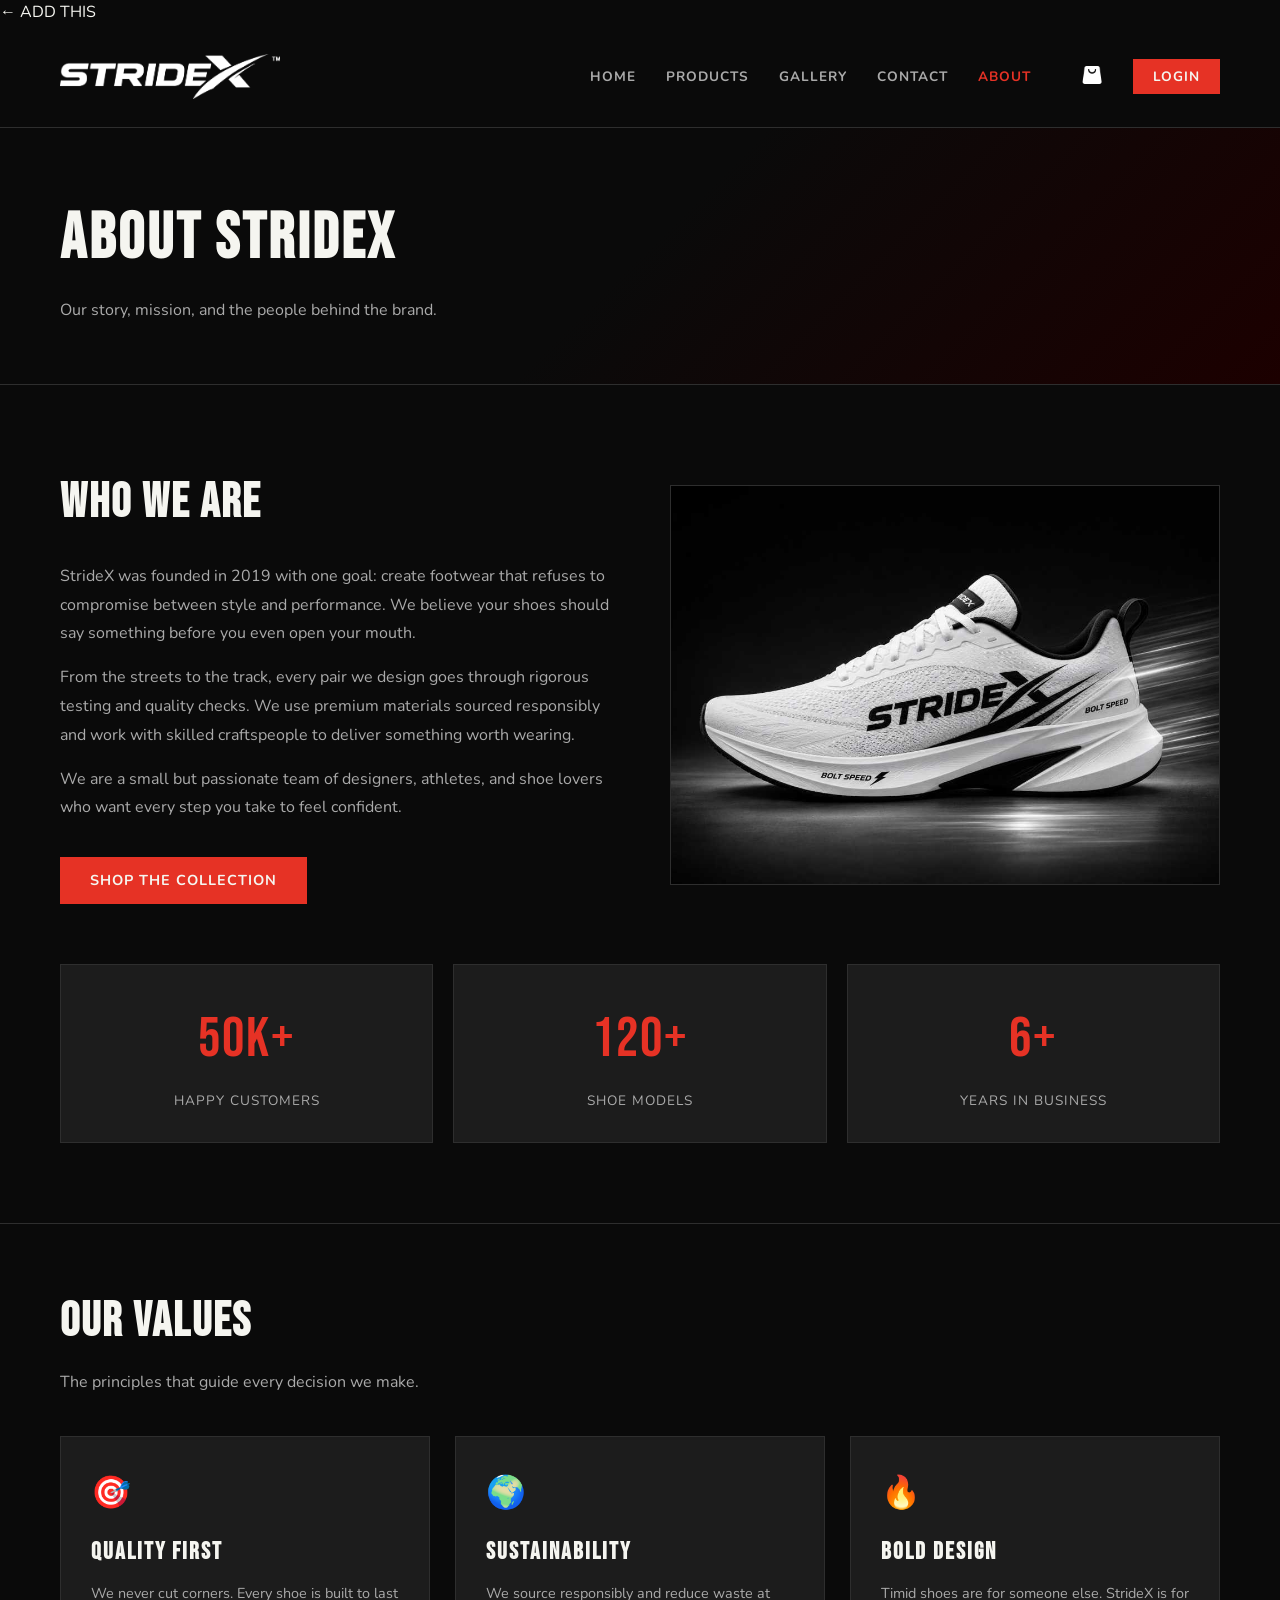
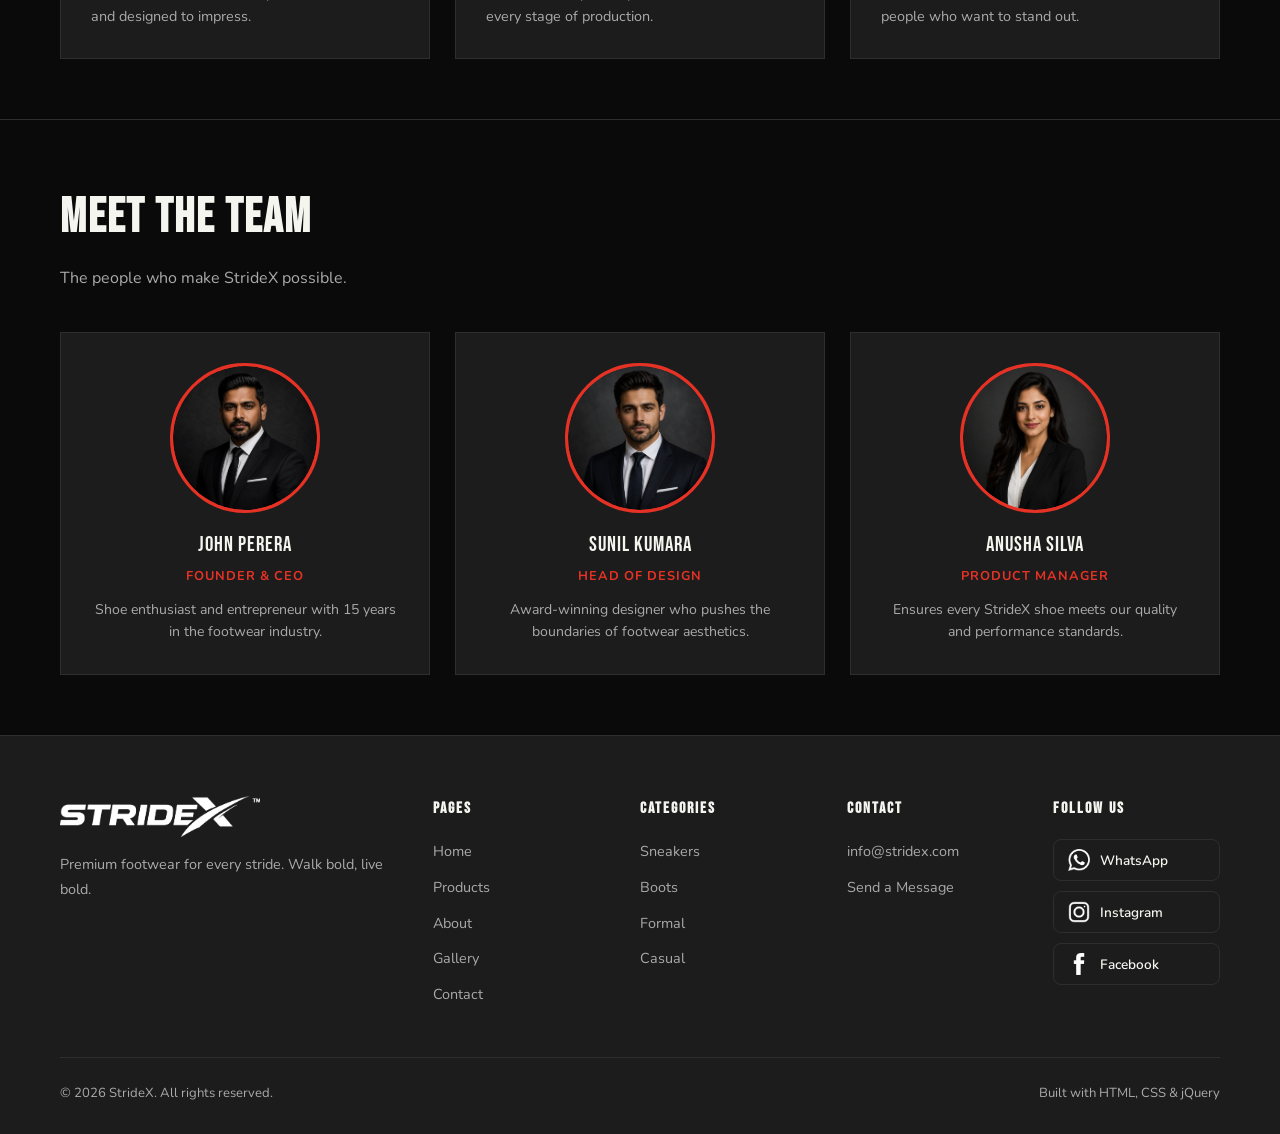
==== about.html @ 2918aee3 "tt" ====
<!DOCTYPE html>
<html lang="en">
<head>
  <meta charset="UTF-8" />
  <meta name="viewport" content="width=device-width, initial-scale=1.0" />
  <title>About – StrideX</title>
  <link rel="stylesheet" href="css/style.css" />
<link rel="stylesheet" href="css/style.css" />
  <link rel="icon" type="image/png" href="Images/Logo/stridex logo x.png" />  ← ADD THIS
</head>
<body>

  <!-- NAVBAR -->
  <nav class="navbar">
    <div class="container">
      <a href="index.html" class="logo">
        <img src="Images/Logo/stridex logo.png" alt="StrideX" />
      </a>
      <ul class="nav-links" id="nav-links">
        <li><a href="index.html">Home</a></li>
  <li><a href="products.html">Products</a></li>
  <li><a href="gallery.html">Gallery</a></li>
  <li><a href="contact.html">Contact</a></li>
  <li><a href="about.html" class="active">About</a></li>
        <li>
          <button class="cart-btn" onclick="toggleCart()">
            <img src="Images/Icons/shoppingbag.png" class="cart-icon">
            <span id="cart-count">0</span>
          </button>
        </li>
        <li>
          <a href="login.html" class="nav-login-btn">Login</a>
        </li>
        <button class="hamburger" id="hamburger" aria-label="Open menu">
          <span></span><span></span><span></span>
        </button>
      </ul>
    </div>
  </nav>

  <!-- PAGE BANNER -->
  <div class="page-banner">
    <div class="container">
      <h1>About StrideX</h1>
      <p>Our story, mission, and the people behind the brand.</p>
    </div>
  </div>

  <!-- ABOUT SECTION -->
  <section class="about-section">
    <div class="container">
      <div class="about-grid">
        <div class="about-text">
          <h2>Who We Are</h2>
          <p>StrideX was founded in 2019 with one goal: create footwear that refuses to compromise between style and performance. We believe your shoes should say something before you even open your mouth.</p>
          <p>From the streets to the track, every pair we design goes through rigorous testing and quality checks. We use premium materials sourced responsibly and work with skilled craftspeople to deliver something worth wearing.</p>
          <p>We are a small but passionate team of designers, athletes, and shoe lovers who want every step you take to feel confident.</p>
          <a href="products.html" class="btn btn-red" style="margin-top:20px;">Shop the Collection</a>
        </div>
        <div class="about-image-box">
          <img src="Images/Shoes/Sneaker/airstrike3.jpg" alt="StrideX Shoe" style="width:100%;height:100%;object-fit:cover;" />
        </div>
      </div>
      <div class="stats-row">
        <div class="stat-box">
          <div class="stat-number">50K+</div>
          <div class="stat-label">Happy Customers</div>
        </div>
        <div class="stat-box">
          <div class="stat-number">120+</div>
          <div class="stat-label">Shoe Models</div>
        </div>
        <div class="stat-box">
          <div class="stat-number">6+</div>
          <div class="stat-label">Years in Business</div>
        </div>
      </div>
    </div>
  </section>

  <!-- OUR VALUES -->
  <section style="padding:60px 0;border-top:1px solid #2e2e2e;">
    <div class="container">
      <h2 class="section-title">Our Values</h2>
      <p class="section-subtitle">The principles that guide every decision we make.</p>
      <div style="display:grid;grid-template-columns:repeat(3,1fr);gap:25px;">
        <div style="background:#1c1c1c;border:1px solid #2e2e2e;padding:30px;">
          <div style="font-size:2rem;margin-bottom:15px;">🎯</div>
          <h3 style="font-family:'Bebas Neue',sans-serif;font-size:1.5rem;letter-spacing:2px;margin-bottom:10px;">Quality First</h3>
          <p style="color:#aaa;font-size:0.9rem;">We never cut corners. Every shoe is built to last and designed to impress.</p>
        </div>
        <div style="background:#1c1c1c;border:1px solid #2e2e2e;padding:30px;">
          <div style="font-size:2rem;margin-bottom:15px;">🌍</div>
          <h3 style="font-family:'Bebas Neue',sans-serif;font-size:1.5rem;letter-spacing:2px;margin-bottom:10px;">Sustainability</h3>
          <p style="color:#aaa;font-size:0.9rem;">We source responsibly and reduce waste at every stage of production.</p>
        </div>
        <div style="background:#1c1c1c;border:1px solid #2e2e2e;padding:30px;">
          <div style="font-size:2rem;margin-bottom:15px;">🔥</div>
          <h3 style="font-family:'Bebas Neue',sans-serif;font-size:1.5rem;letter-spacing:2px;margin-bottom:10px;">Bold Design</h3>
          <p style="color:#aaa;font-size:0.9rem;">Timid shoes are for someone else. StrideX is for people who want to stand out.</p>
        </div>
      </div>
    </div>
  </section>

  <!-- TEAM SECTION -->
  <section class="team-section">
    <div class="container">
      <h2 class="section-title">Meet the Team</h2>
      <p class="section-subtitle">The people who make StrideX possible.</p>
      <div class="team-grid">
        <div class="team-card">
          <div class="team-avatar">
            <img src="Images/Profile/1.jpg" alt="John Perera" style="width:100%;height:100%;object-fit:cover;border-radius:50%;" />
          </div>
          <div class="team-name">John Perera</div>
          <div class="team-role">Founder & CEO</div>
          <p style="color:#aaa;font-size:0.88rem;margin-top:12px;">Shoe enthusiast and entrepreneur with 15 years in the footwear industry.</p>
        </div>
        <div class="team-card">
          <div class="team-avatar">
            <img src="Images/Profile/2.jpg" alt="Sunil Kumara" style="width:100%;height:100%;object-fit:cover;border-radius:50%;" />
          </div>
          <div class="team-name">Sunil Kumara</div>
          <div class="team-role">Head of Design</div>
          <p style="color:#aaa;font-size:0.88rem;margin-top:12px;">Award-winning designer who pushes the boundaries of footwear aesthetics.</p>
        </div>
        <div class="team-card">
          <div class="team-avatar">
            <img src="Images/Profile/3.jpg" alt="Anusha Silva" style="width:100%;height:100%;object-fit:cover;border-radius:50%;" />
          </div>
          <div class="team-name">Anusha Silva</div>
          <div class="team-role">Product Manager</div>
          <p style="color:#aaa;font-size:0.88rem;margin-top:12px;">Ensures every StrideX shoe meets our quality and performance standards.</p>
        </div>
      </div>
    </div>
  </section>

  <!-- FOOTER -->
  <footer class="footer">
    <div class="container">
      <div class="footer-grid">
        <div class="footer-brand">
          <img src="Images/Logo/stridex logo.png" alt="StrideX" style="width:200px;height:auto;object-fit:contain;display:block;margin:0 0 15px;" />
          <p>Premium footwear for every stride. Walk bold, live bold.</p>
        </div>
        <div class="footer-col">
          <h4>Pages</h4>
          <ul>
            <li><a href="index.html">Home</a></li>
            <li><a href="products.html">Products</a></li>
            <li><a href="about.html">About</a></li>
            <li><a href="gallery.html">Gallery</a></li>
            <li><a href="contact.html">Contact</a></li>
          </ul>
        </div>
        <div class="footer-col">
          <h4>Categories</h4>
          <ul>
            <li><a href="products.html">Sneakers</a></li>
            <li><a href="products.html">Boots</a></li>
            <li><a href="products.html">Formal</a></li>
            <li><a href="products.html">Casual</a></li>
          </ul>
        </div>
        <div class="footer-col">
          <h4>Contact</h4>
          <ul>
            <li><a href="mailto:info@stridex.com">info@stridex.com</a></li>
            <li><a href="contact.html">Send a Message</a></li>
          </ul>
        </div>
        <div class="footer-social">
          <h4>Follow Us</h4>
          <div class="social-icons">
            <a href="https://wa.me/94112345678" target="_blank" class="social-btn social-whatsapp" title="WhatsApp">
              <img src="Images/Icons/wp.png" alt="WhatsApp" class="social-icon-img" />
              WhatsApp
            </a>
            <a href="https://www.instagram.com/stridex" target="_blank" class="social-btn social-instagram" title="Instagram">
              <img src="Images/Icons/insta.png" alt="Instagram" class="social-icon-img" />
              Instagram
            </a>
            <a href="https://www.facebook.com/stridex" target="_blank" class="social-btn social-facebook" title="Facebook">
              <img src="Images/Icons/fb.png" alt="Facebook" class="social-icon-img" />
              Facebook
            </a>
          </div>
        </div>
      </div>
      <div class="footer-bottom">
        <p>&copy; 2026 StrideX. All rights reserved.</p>
        <p>Built with HTML, CSS &amp; jQuery</p>
      </div>
    </div>
  </footer>

  <script src="https://code.jquery.com/jquery-3.7.1.min.js"></script>
  <script src="js/script.js"></script>
</body>
</html>
---- css/style.css ----
/* ===========================
   StrideX - Main Stylesheet
   External CSS File
=========================== */

/* --- Google Fonts Import --- */
@import url('https://fonts.googleapis.com/css2?family=Bebas+Neue&family=Nunito:wght@400;600;700&display=swap');

/* --- CSS Variables --- */
:root {
  --black: #0a0a0a;
  --white: #f5f5f0;
  --red: #e63225;
  --gray: #1c1c1c;
  --lightgray: #2e2e2e;
  --textgray: #aaaaaa;
  --font-heading: 'Bebas Neue', sans-serif;
  --font-body: 'Nunito', sans-serif;
}

/* --- Reset & Base --- */
* {
  margin: 0;
  padding: 0;
  box-sizing: border-box;
}

body {
  background-color: var(--black);
  color: var(--white);
  font-family: var(--font-body);
  font-size: 16px;
  line-height: 1.6;
}

a {
  text-decoration: none;
  color: inherit;
}

img {
  max-width: 100%;
  display: block;
}

ul {
  list-style: none;
}

/* --- Utility Classes --- */
.container {
  max-width: 1200px;
  margin: 0 auto;
  padding: 0 20px;
}

.section-title {
  font-family: var(--font-heading);
  font-size: 3rem;
  letter-spacing: 2px;
  margin-bottom: 10px;
  color: var(--white);
}

.section-subtitle {
  color: var(--textgray);
  margin-bottom: 40px;
  font-size: 1rem;
}

.btn {
  display: inline-block;
  padding: 12px 30px;
  font-family: var(--font-body);
  font-weight: 700;
  font-size: 0.9rem;
  letter-spacing: 1px;
  text-transform: uppercase;
  border: none;
  cursor: pointer;
  transition: all 0.3s ease;
}

.btn-red {
  background-color: var(--red);
  color: var(--white);
}

.btn-red:hover {
  background-color: #c0281d;
}

.btn-outline {
  background-color: transparent;
  color: var(--white);
  border: 2px solid var(--white);
}

.btn-outline:hover {
  background-color: var(--white);
  color: var(--black);
}

/* ===========================
   NAVBAR
=========================== */
.navbar {
  background-color: var(--black);
  border-bottom: 1px solid var(--lightgray);
  padding: 28px 0;
  position: sticky;
  top: 0;
  z-index: 999;
}

.navbar .container {
  display: flex;
  align-items: center;
  justify-content: space-between;
}

.logo {
  font-family: var(--font-heading);
  font-size: 2rem;
  letter-spacing: 4px;
  color: var(--white);
}

.logo img {
  width: 220px;
  height: auto;
  max-height: 70px;
  object-fit: contain;
  filter: brightness(0) invert(1);
}

.logo span {
  color: var(--red);
}

.nav-links {
  display: flex;
  gap: 30px;
}

.nav-links a {
  font-size: 0.85rem;
  font-weight: 700;
  text-transform: uppercase;
  letter-spacing: 1px;
  color: var(--textgray);
  transition: color 0.3s;
}

.nav-links a:hover,
.nav-links a.active {
  color: var(--red);
}

.nav-login-btn {
  background-color: var(--red);
  color: var(--white) !important;
  padding: 8px 20px;
}

.nav-login-btn:hover {
  background-color: #c0281d !important;
  color: var(--white) !important;
}

/* Hamburger Menu */
.hamburger {
  display: none;
  flex-direction: column;
  gap: 5px;
  cursor: pointer;
  background: none;
  border: none;
  padding: 4px;
}

.hamburger span {
  display: block;
  width: 25px;
  height: 2px;
  background-color: var(--white);
  transition: all 0.3s;
}

/* ===========================
   HERO SECTION
=========================== */
.hero{
    min-height: 90vh;
    display: flex;
    align-items: center;
    background:
        linear-gradient(to right, rgba(0,0,0,0.85), rgba(0,0,0,0.4)),
        url('../Images/BG/1.jpg');
    background-size: cover;
    background-position: center;
    background-repeat: no-repeat;
}

.hero-content {
  max-width: 600px;
}

.hero-tag {
  background-color: var(--red);
  color: var(--white);
  font-size: 0.75rem;
  font-weight: 700;
  letter-spacing: 2px;
  text-transform: uppercase;
  padding: 5px 14px;
  display: inline-block;
  margin-bottom: 20px;
}

.hero h1 {
  font-family: var(--font-heading);
  font-size: 6rem;
  line-height: 1;
  letter-spacing: 3px;
  margin-bottom: 20px;
}

.hero h1 span {
  color: var(--red);
}

.hero p {
  color: var(--textgray);
  font-size: 1.1rem;
  margin-bottom: 35px;
  max-width: 480px;
}

.hero-buttons {
  display: flex;
  gap: 15px;
  flex-wrap: wrap;
}

.hero-image {
  position: absolute;
  right: -20px;
  bottom: 0;
  width: 55%;
  max-width: 700px;
  opacity: 0.15;
}

/* ===========================
   FEATURES STRIP
=========================== */
.features-strip {
  background-color: var(--red);
  padding: 18px 0;
}

.features-strip .container {
  display: flex;
  justify-content: space-around;
  flex-wrap: wrap;
  gap: 10px;
}

.feature-item {
  display: flex;
  align-items: center;
  gap: 8px;
  font-size: 0.85rem;
  font-weight: 700;
  text-transform: uppercase;
  letter-spacing: 1px;
}

.feature-item i {
  font-size: 1rem;
}

/* ===========================
   FEATURED SHOES SECTION
=========================== */
.featured-section {
  padding: 80px 0;
}

.shoe-grid {
  display: grid;
  grid-template-columns: repeat(3, 1fr);
  gap: 25px;
}

.shoe-card {
  background-color: var(--gray);
  border: 1px solid var(--lightgray);
  overflow: hidden;
  transition: transform 0.3s, border-color 0.3s;
}

.shoe-card:hover {
  transform: translateY(-6px);
  border-color: var(--red);
}

.shoe-card-img {
  width: 100%;
  height: 280px;
  display: flex;
  align-items: center;
  justify-content: center;
  overflow: hidden;
  background: #222;
  object-fit: cover;
  object-position: center;
}

.shoe-card-img img {
  width: 100%;
  height: 100%;
  object-fit: cover;
  object-position: center;
}

.shoe-card-body {
  padding: 20px;
}

.shoe-card-category {
  font-size: 0.7rem;
  text-transform: uppercase;
  letter-spacing: 2px;
  color: var(--red);
  font-weight: 700;
  margin-bottom: 6px;
}

.shoe-card-name {
  font-family: var(--font-heading);
  font-size: 1.4rem;
  letter-spacing: 1px;
  margin-bottom: 8px;
}

.shoe-card-price {
  font-size: 1.1rem;
  font-weight: 700;
  color: var(--white);
  margin-bottom: 15px;
}

.shoe-card-price span {
  color: var(--textgray);
  font-size: 0.85rem;
  font-weight: 400;
}

/* ===========================
   PRODUCTS PAGE
=========================== */
.page-banner {
  background: linear-gradient(135deg, #0a0a0a 50%, #1c0000 100%);
  padding: 60px 0;
  border-bottom: 1px solid var(--lightgray);
}

.page-banner h1 {
  font-family: var(--font-heading);
  font-size: 4rem;
  letter-spacing: 3px;
}

.page-banner p {
  color: var(--textgray);
  margin-top: 8px;
}

.filter-bar {
  display: flex;
  gap: 12px;
  flex-wrap: wrap;
  margin-bottom: 40px;
  margin-top: 40px;
}

.filter-btn {
  padding: 8px 22px;
  background: transparent;
  border: 1px solid var(--lightgray);
  color: var(--textgray);
  font-family: var(--font-body);
  font-size: 0.8rem;
  font-weight: 700;
  text-transform: uppercase;
  letter-spacing: 1px;
  cursor: pointer;
  transition: all 0.3s;
}

.filter-btn:hover,
.filter-btn.active {
  background-color: var(--red);
  border-color: var(--red);
  color: var(--white);
}

#products-container {
  display: grid;
  grid-template-columns: repeat(3, 1fr);
  gap: 25px;
  min-height: 200px;
}

.loading-text {
  color: var(--textgray);
  font-size: 1rem;
  grid-column: 1 / -1;
  text-align: center;
  padding: 40px 0;
}

/* ===========================
   ABOUT PAGE
=========================== */
.about-section {
  padding: 80px 0;
}

.about-grid {
  display: grid;
  grid-template-columns: 1fr 1fr;
  gap: 60px;
  align-items: center;
}

.about-text h2 {
  font-family: var(--font-heading);
  font-size: 3rem;
  letter-spacing: 2px;
  margin-bottom: 20px;
}

.about-text p {
  color: var(--textgray);
  margin-bottom: 15px;
  line-height: 1.8;
}

.about-image-box {
  background-color: var(--gray);
  border: 1px solid var(--lightgray);
  height: 400px;
  display: flex;
  align-items: center;
  justify-content: center;
  font-size: 6rem;
}

.stats-row {
  display: grid;
  grid-template-columns: repeat(3, 1fr);
  gap: 20px;
  margin-top: 60px;
}

.stat-box {
  background-color: var(--gray);
  border: 1px solid var(--lightgray);
  padding: 30px;
  text-align: center;
}

.stat-number {
  font-family: var(--font-heading);
  font-size: 3.5rem;
  color: var(--red);
  letter-spacing: 2px;
}

.stat-label {
  color: var(--textgray);
  font-size: 0.85rem;
  text-transform: uppercase;
  letter-spacing: 1px;
  margin-top: 5px;
}

.team-section {
  padding: 60px 0;
  border-top: 1px solid var(--lightgray);
}

.team-grid {
  display: grid;
  grid-template-columns: repeat(3, 1fr);
  gap: 25px;
}

.team-card {
  background-color: var(--gray);
  border: 1px solid var(--lightgray);
  padding: 30px;
  text-align: center;
}

.team-avatar {
  width: 150px;
  height: 150px;
  background-color: var(--red);
  border-radius: 50%;
  margin: 0 auto 15px;
  display: flex;
  align-items: center;
  justify-content: center;
  font-size: 2rem;
  overflow: hidden;
  border: 3px solid var(--red);
}

.team-avatar img{
  width: 100%;
  height: 100%;
  object-fit: cover;
  display: block;
}

.team-name {
  font-family: var(--font-heading);
  font-size: 1.3rem;
  letter-spacing: 1px;
  margin-bottom: 5px;
}

.team-role {
  color: var(--red);
  font-size: 0.8rem;
  text-transform: uppercase;
  letter-spacing: 1px;
  font-weight: 700;
}

/* ===========================
   GALLERY PAGE
=========================== */
.gallery-grid {
  display: grid;
  grid-template-columns: repeat(3, 1fr);
  gap: 15px;
  padding: 60px 0;
}

.gallery-item {
  background-color: var(--gray);
  border: 1px solid var(--lightgray);
  height: 260px;
  display: flex;
  align-items: center;
  justify-content: center;
  font-size: 4rem;
  position: relative;
  overflow: hidden;
  cursor: pointer;
  transition: transform 0.3s;
}

.gallery-item:hover {
  transform: scale(1.02);
  border-color: var(--red);
}

.gallery-item.large {
  grid-column: span 2;
  height: 300px;
}

.gallery-overlay {
  position: absolute;
  inset: 0;
  background: rgba(230, 50, 37, 0.85);
  display: flex;
  align-items: center;
  justify-content: center;
  opacity: 0;
  transition: opacity 0.3s;
  font-size: 0.9rem;
  font-weight: 700;
  text-transform: uppercase;
  letter-spacing: 2px;
}

.gallery-item:hover .gallery-overlay {
  opacity: 1;
}

/* ===========================
   CONTACT PAGE
=========================== */
.contact-section {
  padding: 80px 0;
}

.contact-grid {
  display: grid;
  grid-template-columns: 1fr 1.5fr;
  gap: 60px;
}

.contact-info h2 {
  font-family: var(--font-heading);
  font-size: 2.5rem;
  letter-spacing: 2px;
  margin-bottom: 20px;
}

.contact-info p {
  color: var(--textgray);
  margin-bottom: 30px;
}

.contact-detail {
  display: flex;
  align-items: flex-start;
  gap: 15px;
  margin-bottom: 20px;
}

.contact-icon {
  width: 42px;
  height: 42px;
  background-color: var(--red);
  display: flex;
  align-items: center;
  justify-content: center;
  font-size: 1rem;
  flex-shrink: 0;
}

.contact-detail-text strong {
  display: block;
  font-size: 0.8rem;
  text-transform: uppercase;
  letter-spacing: 1px;
  color: var(--textgray);
  margin-bottom: 3px;
}

/* ===========================
   FORM STYLES
=========================== */
.form-group {
  margin-bottom: 20px;
}

.form-group label {
  display: block;
  font-size: 0.8rem;
  font-weight: 700;
  text-transform: uppercase;
  letter-spacing: 1px;
  color: var(--textgray);
  margin-bottom: 8px;
}

.form-group input,
.form-group textarea,
.form-group select {
  width: 100%;
  background-color: var(--gray);
  border: 1px solid var(--lightgray);
  color: var(--white);
  padding: 12px 16px;
  font-family: var(--font-body);
  font-size: 0.95rem;
  outline: none;
  transition: border-color 0.3s;
}

.form-group input:focus,
.form-group textarea:focus,
.form-group select:focus {
  border-color: var(--red);
}

.form-group textarea {
  height: 130px;
  resize: vertical;
}

.form-group select option {
  background-color: var(--gray);
}

.error-msg {
  color: var(--red);
  font-size: 0.8rem;
  margin-top: 5px;
  display: none;
}

.success-box {
  background-color: #1a4a1a;
  border: 1px solid #2d7a2d;
  color: #6fcf6f;
  padding: 15px 20px;
  margin-top: 20px;
  font-size: 0.9rem;
  display: none;
}

/* ===========================
   LOGIN / SIGNUP PAGE
=========================== */
.auth-page {
  min-height: 100vh;
  display: flex;
  align-items: center;
  justify-content: center;
  padding: 40px 20px;
  background: linear-gradient(135deg, #0a0a0a 60%, #1c0000 100%);
}

.auth-box {
  background-color: var(--gray);
  border: 1px solid var(--lightgray);
  padding: 30px 45px;
  width: 100%;
  max-width: 460px;
}

.auth-logo {
  font-family: var(--font-heading);
  font-size: 2.5rem;
  letter-spacing: 4px;
  text-align: center;
  margin-bottom: 8px;
}

.auth-logo span {
  color: var(--red);
}

.auth-tagline {
  text-align: center;
  color: var(--textgray);
  font-size: 0.85rem;
  margin-bottom: 25px;
}

.auth-tabs {
  display: flex;
  border-bottom: 1px solid var(--lightgray);
  margin-bottom: 30px;
}

.auth-tab {
  flex: 1;
  padding: 10px;
  text-align: center;
  font-size: 0.85rem;
  font-weight: 700;
  text-transform: uppercase;
  letter-spacing: 1px;
  cursor: pointer;
  color: var(--textgray);
  border-bottom: 2px solid transparent;
  transition: all 0.3s;
  background: none;
  border-left: none;
  border-right: none;
  border-top: none;
  font-family: var(--font-body);
}

.auth-tab.active {
  color: var(--red);
  border-bottom-color: var(--red);
}

.auth-form {
  display: none;
}

.auth-form.active {
  display: block;
}

.auth-form .btn {
  width: 100%;
  text-align: center;
  margin-top: 10px;
}

/* ===========================
   FOOTER
=========================== */
.footer {
  background-color: var(--gray);
  border-top: 1px solid var(--lightgray);
  padding: 60px 0 30px;
}

.footer-grid {
  display: grid;
  grid-template-columns: 2fr 1fr 1fr 1fr;
  gap: 40px;
  margin-bottom: 40px;
  align-items: flex-start;
}

.footer-brand {
  display: flex;
  flex-direction: column;
  align-items: flex-start;
}

.footer-brand img {
  width: 300px;
  height: auto;
  max-height: 100px;
  object-fit: contain;
  margin-bottom: 15px;
  filter: brightness(0) invert(1);
}

.footer-brand .logo {
  font-size: 1.8rem;
  margin-bottom: 15px;
  display: block;
}

.footer-brand p {
  color: var(--textgray);
  font-size: 0.9rem;
  line-height: 1.7;
}

.footer-col h4 {
  font-family: var(--font-heading);
  font-size: 1rem;
  letter-spacing: 2px;
  margin-bottom: 18px;
  color: var(--white);
}

.footer-col ul li {
  margin-bottom: 10px;
}

.footer-col ul li a {
  color: var(--textgray);
  font-size: 0.9rem;
  transition: color 0.3s;
}

.footer-col ul li a:hover {
  color: var(--red);
}

.footer-bottom {
  border-top: 1px solid var(--lightgray);
  padding-top: 25px;
  display: flex;
  justify-content: space-between;
  align-items: center;
  flex-wrap: wrap;
  gap: 10px;
}

.footer-bottom p {
  color: var(--textgray);
  font-size: 0.82rem;
}

/* ===========================
   RESPONSIVE - TABLET
=========================== */
@media (max-width: 1024px) {
  .hero h1 {
    font-size: 4.5rem;
  }

  .shoe-grid,
  #products-container {
    grid-template-columns: repeat(2, 1fr);
  }

  .footer-grid {
    grid-template-columns: 1fr 1fr;
  }

  .about-grid {
    grid-template-columns: 1fr;
  }

  .about-image-box {
    height: 250px;
  }

  .contact-grid {
    grid-template-columns: 1fr;
  }

  .team-grid {
    grid-template-columns: repeat(2, 1fr);
  }
}

/* ===========================
   RESPONSIVE - MOBILE
=========================== */
@media (max-width: 640px) {
  .hero {
    padding: 60px 0;
    min-height: auto;
  }

  .hero h1 {
    font-size: 3rem;
  }

  .section-title {
    font-size: 2.2rem;
  }

  .nav-links {
    display: none;
    flex-direction: column;
    position: absolute;
    top: 65px;
    left: 0;
    right: 0;
    background-color: var(--gray);
    border-top: 1px solid var(--lightgray);
    padding: 20px;
    gap: 15px;
    z-index: 998;
  }

  .nav-links.open {
    display: flex;
  }

  .hamburger {
    display: flex;
  }

  .shoe-grid,
  #products-container {
    grid-template-columns: 1fr;
  }

  .features-strip .container {
    flex-direction: column;
    align-items: center;
    gap: 12px;
  }

  .stats-row {
    grid-template-columns: 1fr;
  }

  .gallery-grid {
    grid-template-columns: 1fr 1fr;
  }

  .gallery-item.large {
    grid-column: span 1;
  }

  .footer-grid {
    grid-template-columns: 1fr;
  }

  .footer-bottom {
    flex-direction: column;
    text-align: center;
  }

  .team-grid {
    grid-template-columns: 1fr;
  }

  .auth-box {
    padding: 25px 20px;
  }

  .filter-bar {
    gap: 8px;
  }
}

/* ===========================
   CART
=========================== */

.cart-btn{
    background:none;
    border:none;
    cursor:pointer;
    position:relative;

    display:flex;
    align-items:center;
    justify-content:center;
}

#cart-count{
    position:absolute;
    top:-8px;
    right:-10px;
    background:#e63225;
    color:white;
    width:18px;
    height:18px;
    border-radius:50%;
    font-size:11px;

    display:none;

    align-items:center;
    justify-content:center;
}
.add-cart-btn{
    transition:0.3s ease;
}

.cart-icon{
    width:22px;
    height:22px;
    object-fit:cover;
    filter: brightness(0) invert(1);
}


/* ===========================
   CART SIDEBAR
=========================== */

.cart-sidebar{
    position:fixed;
    top:0;
    right:-400px;
    width:370px;
    height:100vh;
    background:#0f0f0f;
    border-left:1px solid #222;
    z-index:9999;
    transition:0.4s;
    display:flex;
    flex-direction:column;
}

.cart-sidebar.active{
    right:0;
}


/* HEADER */

.cart-header{
    padding:24px;
    border-bottom:1px solid #222;
    display:flex;
    justify-content:space-between;
    align-items:center;
}

.cart-header h2{
    color:white;
    font-size:1.3rem;
}


/* ITEMS */

.cart-items{
    flex:1;
    overflow-y:auto;
    padding:20px;
    display:flex;
    flex-direction:column;
    gap:16px;
}


/* ITEM CARD */

.cart-item-simple{
    display:flex;
    gap:14px;
    background:#171717;
    border:1px solid #222;
    border-radius:14px;
    padding:12px;
}

.cart-thumb{
    width:90px;
    height:90px;
    object-fit:cover;
    border-radius:10px;
    background:#1a1a1a;
    border:1px solid #333;
    filter:brightness(1.15) contrast(1.1);
}

.cart-info{
    flex:1;
    display:flex;
    flex-direction:column;
    justify-content:center;
}

.cart-item-name{
    color:white;
    font-size:1rem;
    font-weight:600;
    margin-bottom:6px;
}

.cart-item-qty{
    color:#999;
    font-size:0.85rem;
    margin-bottom:8px;
}

.cart-item-price{
    color:#ff3b30;
    font-weight:700;
}


/* FOOTER */

.cart-footer{
    padding:20px;
    border-top:1px solid #222;
    background:#111;
}

.cart-total{
    display:flex;
    justify-content:space-between;
    color:white;
    margin-bottom:16px;
}

.checkout-btn{
    width:100%;
    height:52px;
    border:none;
    background:#ff3b30;
    color:white;
    font-weight:700;
    border-radius:12px;
    cursor:pointer;
}


/* CART BUTTON */

.cart-btn{
    background:none;
    border:none;
    cursor:pointer;
    position:relative;
    margin-left:20px;
}

.cart-btn img{
    width:22px;
}

#cart-count{
    position:absolute;
    top:-8px;
    right:-8px;
    width:18px;
    height:18px;
    background:#ff3b30;
    color:white;
    border-radius:50%;
    font-size:11px;
    display:none;
    align-items:center;
    justify-content:center;
}

/* ===========================
   COLOR & SIZE SELECTORS
   Add these to the bottom of style.css
=========================== */

.option-label {
  font-size: 11px;
  font-weight: 600;
  color: #888;
  text-transform: uppercase;
  letter-spacing: 0.08em;
  margin-bottom: 7px;
  margin-top: 12px;
}

.colors-row {
  display: flex;
  gap: 8px;
  flex-wrap: wrap;
  margin-bottom: 4px;
}

.color-dot {
  width: 22px;
  height: 22px;
  border-radius: 50%;
  border: 2px solid transparent;
  cursor: pointer;
  transition: transform 0.15s, border-color 0.15s;
}

.color-dot:hover {
  transform: scale(1.2);
}

.color-dot.active {
  border-color: #ffffff;
  transform: scale(1.1);
}

.sizes-row {
  display: flex;
  gap: 6px;
  flex-wrap: wrap;
  margin-bottom: 14px;
}

.size-btn {
  width: 38px;
  height: 38px;
  border: 1px solid #333;
  border-radius: 8px;
  background: #111;
  font-size: 12px;
  font-weight: 600;
  color: #aaa;
  cursor: pointer;
  transition: background 0.12s, color 0.12s, border-color 0.12s;
  display: flex;
  align-items: center;
  justify-content: center;
}

.size-btn:hover {
  background: #2a2a2a;
  color: #fff;
  border-color: #555;
}

.size-btn.active {
  background: #e74c3c;
  color: #fff;
  border-color: #e74c3c;
}

/* CART REMOVE BUTTON */
.cart-remove-btn {
  background: none;
  border: none;
  color: #666;
  font-size: 14px;
  cursor: pointer;
  padding: 0 2px;
  line-height: 1;
  transition: color 0.15s;
  flex-shrink: 0;
}

.cart-remove-btn:hover {
  color: #e74c3c;
}

/* ===========================
   SOCIAL MEDIA BUTTONS (FOOTER)
=========================== */

.footer-grid {
  grid-template-columns: 2fr 1fr 1fr 1fr 1fr; /* add column for social */
}

.footer-social h4 {
  font-family: var(--font-heading);
  font-size: 1rem;
  letter-spacing: 2px;
  margin-bottom: 18px;
  color: var(--white);
}

.social-icons {
  display: flex;
  flex-direction: column;
  gap: 10px;
}

.social-btn {
  display: flex;
  align-items: center;
  gap: 10px;
  padding: 9px 14px;
  border-radius: 8px;
  border: 1px solid #2e2e2e;
  color: var(--white);
  font-size: 0.85rem;
  font-weight: 600;
  transition: background 0.2s, border-color 0.2s, transform 0.15s;
  text-decoration: none;
}

.social-btn:hover {
  transform: translateX(4px);
}

.social-whatsapp:hover  { background: #1da851; border-color: #1da851; }
.social-instagram:hover { background: #c13584; border-color: #c13584; }
.social-facebook:hover  { background: #1877f2; border-color: #1877f2; }

/* Icon image inside button — easy to swap & resize */
.social-icon-img {
  width: 22px;   /* ← change this to resize icons */
  height: 22px;  /* ← change this to resize icons */
  object-fit: contain;
  filter: brightness(0) invert(1);
  display: block;
}

@media (max-width: 1024px) {
  .footer-grid {
    grid-template-columns: 1fr 1fr;
  }
}

@media (max-width: 640px) {
  .footer-grid {
    grid-template-columns: 1fr;
  }
  .social-icons {
    flex-direction: row;
    flex-wrap: wrap;
  }
}
---- css/style.css ----
/* ===========================
   StrideX - Main Stylesheet
   External CSS File
=========================== */

/* --- Google Fonts Import --- */
@import url('https://fonts.googleapis.com/css2?family=Bebas+Neue&family=Nunito:wght@400;600;700&display=swap');

/* --- CSS Variables --- */
:root {
  --black: #0a0a0a;
  --white: #f5f5f0;
  --red: #e63225;
  --gray: #1c1c1c;
  --lightgray: #2e2e2e;
  --textgray: #aaaaaa;
  --font-heading: 'Bebas Neue', sans-serif;
  --font-body: 'Nunito', sans-serif;
}

/* --- Reset & Base --- */
* {
  margin: 0;
  padding: 0;
  box-sizing: border-box;
}

body {
  background-color: var(--black);
  color: var(--white);
  font-family: var(--font-body);
  font-size: 16px;
  line-height: 1.6;
}

a {
  text-decoration: none;
  color: inherit;
}

img {
  max-width: 100%;
  display: block;
}

ul {
  list-style: none;
}

/* --- Utility Classes --- */
.container {
  max-width: 1200px;
  margin: 0 auto;
  padding: 0 20px;
}

.section-title {
  font-family: var(--font-heading);
  font-size: 3rem;
  letter-spacing: 2px;
  margin-bottom: 10px;
  color: var(--white);
}

.section-subtitle {
  color: var(--textgray);
  margin-bottom: 40px;
  font-size: 1rem;
}

.btn {
  display: inline-block;
  padding: 12px 30px;
  font-family: var(--font-body);
  font-weight: 700;
  font-size: 0.9rem;
  letter-spacing: 1px;
  text-transform: uppercase;
  border: none;
  cursor: pointer;
  transition: all 0.3s ease;
}

.btn-red {
  background-color: var(--red);
  color: var(--white);
}

.btn-red:hover {
  background-color: #c0281d;
}

.btn-outline {
  background-color: transparent;
  color: var(--white);
  border: 2px solid var(--white);
}

.btn-outline:hover {
  background-color: var(--white);
  color: var(--black);
}

/* ===========================
   NAVBAR
=========================== */
.navbar {
  background-color: var(--black);
  border-bottom: 1px solid var(--lightgray);
  padding: 28px 0;
  position: sticky;
  top: 0;
  z-index: 999;
}

.navbar .container {
  display: flex;
  align-items: center;
  justify-content: space-between;
}

.logo {
  font-family: var(--font-heading);
  font-size: 2rem;
  letter-spacing: 4px;
  color: var(--white);
}

.logo img {
  width: 220px;
  height: auto;
  max-height: 70px;
  object-fit: contain;
  filter: brightness(0) invert(1);
}

.logo span {
  color: var(--red);
}

.nav-links {
  display: flex;
  gap: 30px;
}

.nav-links a {
  font-size: 0.85rem;
  font-weight: 700;
  text-transform: uppercase;
  letter-spacing: 1px;
  color: var(--textgray);
  transition: color 0.3s;
}

.nav-links a:hover,
.nav-links a.active {
  color: var(--red);
}

.nav-login-btn {
  background-color: var(--red);
  color: var(--white) !important;
  padding: 8px 20px;
}

.nav-login-btn:hover {
  background-color: #c0281d !important;
  color: var(--white) !important;
}

/* Hamburger Menu */
.hamburger {
  display: none;
  flex-direction: column;
  gap: 5px;
  cursor: pointer;
  background: none;
  border: none;
  padding: 4px;
}

.hamburger span {
  display: block;
  width: 25px;
  height: 2px;
  background-color: var(--white);
  transition: all 0.3s;
}

/* ===========================
   HERO SECTION
=========================== */
.hero{
    min-height: 90vh;
    display: flex;
    align-items: center;
    background:
        linear-gradient(to right, rgba(0,0,0,0.85), rgba(0,0,0,0.4)),
        url('../Images/BG/1.jpg');
    background-size: cover;
    background-position: center;
    background-repeat: no-repeat;
}

.hero-content {
  max-width: 600px;
}

.hero-tag {
  background-color: var(--red);
  color: var(--white);
  font-size: 0.75rem;
  font-weight: 700;
  letter-spacing: 2px;
  text-transform: uppercase;
  padding: 5px 14px;
  display: inline-block;
  margin-bottom: 20px;
}

.hero h1 {
  font-family: var(--font-heading);
  font-size: 6rem;
  line-height: 1;
  letter-spacing: 3px;
  margin-bottom: 20px;
}

.hero h1 span {
  color: var(--red);
}

.hero p {
  color: var(--textgray);
  font-size: 1.1rem;
  margin-bottom: 35px;
  max-width: 480px;
}

.hero-buttons {
  display: flex;
  gap: 15px;
  flex-wrap: wrap;
}

.hero-image {
  position: absolute;
  right: -20px;
  bottom: 0;
  width: 55%;
  max-width: 700px;
  opacity: 0.15;
}

/* ===========================
   FEATURES STRIP
=========================== */
.features-strip {
  background-color: var(--red);
  padding: 18px 0;
}

.features-strip .container {
  display: flex;
  justify-content: space-around;
  flex-wrap: wrap;
  gap: 10px;
}

.feature-item {
  display: flex;
  align-items: center;
  gap: 8px;
  font-size: 0.85rem;
  font-weight: 700;
  text-transform: uppercase;
  letter-spacing: 1px;
}

.feature-item i {
  font-size: 1rem;
}

/* ===========================
   FEATURED SHOES SECTION
=========================== */
.featured-section {
  padding: 80px 0;
}

.shoe-grid {
  display: grid;
  grid-template-columns: repeat(3, 1fr);
  gap: 25px;
}

.shoe-card {
  background-color: var(--gray);
  border: 1px solid var(--lightgray);
  overflow: hidden;
  transition: transform 0.3s, border-color 0.3s;
}

.shoe-card:hover {
  transform: translateY(-6px);
  border-color: var(--red);
}

.shoe-card-img {
  width: 100%;
  height: 280px;
  display: flex;
  align-items: center;
  justify-content: center;
  overflow: hidden;
  background: #222;
  object-fit: cover;
  object-position: center;
}

.shoe-card-img img {
  width: 100%;
  height: 100%;
  object-fit: cover;
  object-position: center;
}

.shoe-card-body {
  padding: 20px;
}

.shoe-card-category {
  font-size: 0.7rem;
  text-transform: uppercase;
  letter-spacing: 2px;
  color: var(--red);
  font-weight: 700;
  margin-bottom: 6px;
}

.shoe-card-name {
  font-family: var(--font-heading);
  font-size: 1.4rem;
  letter-spacing: 1px;
  margin-bottom: 8px;
}

.shoe-card-price {
  font-size: 1.1rem;
  font-weight: 700;
  color: var(--white);
  margin-bottom: 15px;
}

.shoe-card-price span {
  color: var(--textgray);
  font-size: 0.85rem;
  font-weight: 400;
}

/* ===========================
   PRODUCTS PAGE
=========================== */
.page-banner {
  background: linear-gradient(135deg, #0a0a0a 50%, #1c0000 100%);
  padding: 60px 0;
  border-bottom: 1px solid var(--lightgray);
}

.page-banner h1 {
  font-family: var(--font-heading);
  font-size: 4rem;
  letter-spacing: 3px;
}

.page-banner p {
  color: var(--textgray);
  margin-top: 8px;
}

.filter-bar {
  display: flex;
  gap: 12px;
  flex-wrap: wrap;
  margin-bottom: 40px;
  margin-top: 40px;
}

.filter-btn {
  padding: 8px 22px;
  background: transparent;
  border: 1px solid var(--lightgray);
  color: var(--textgray);
  font-family: var(--font-body);
  font-size: 0.8rem;
  font-weight: 700;
  text-transform: uppercase;
  letter-spacing: 1px;
  cursor: pointer;
  transition: all 0.3s;
}

.filter-btn:hover,
.filter-btn.active {
  background-color: var(--red);
  border-color: var(--red);
  color: var(--white);
}

#products-container {
  display: grid;
  grid-template-columns: repeat(3, 1fr);
  gap: 25px;
  min-height: 200px;
}

.loading-text {
  color: var(--textgray);
  font-size: 1rem;
  grid-column: 1 / -1;
  text-align: center;
  padding: 40px 0;
}

/* ===========================
   ABOUT PAGE
=========================== */
.about-section {
  padding: 80px 0;
}

.about-grid {
  display: grid;
  grid-template-columns: 1fr 1fr;
  gap: 60px;
  align-items: center;
}

.about-text h2 {
  font-family: var(--font-heading);
  font-size: 3rem;
  letter-spacing: 2px;
  margin-bottom: 20px;
}

.about-text p {
  color: var(--textgray);
  margin-bottom: 15px;
  line-height: 1.8;
}

.about-image-box {
  background-color: var(--gray);
  border: 1px solid var(--lightgray);
  height: 400px;
  display: flex;
  align-items: center;
  justify-content: center;
  font-size: 6rem;
}

.stats-row {
  display: grid;
  grid-template-columns: repeat(3, 1fr);
  gap: 20px;
  margin-top: 60px;
}

.stat-box {
  background-color: var(--gray);
  border: 1px solid var(--lightgray);
  padding: 30px;
  text-align: center;
}

.stat-number {
  font-family: var(--font-heading);
  font-size: 3.5rem;
  color: var(--red);
  letter-spacing: 2px;
}

.stat-label {
  color: var(--textgray);
  font-size: 0.85rem;
  text-transform: uppercase;
  letter-spacing: 1px;
  margin-top: 5px;
}

.team-section {
  padding: 60px 0;
  border-top: 1px solid var(--lightgray);
}

.team-grid {
  display: grid;
  grid-template-columns: repeat(3, 1fr);
  gap: 25px;
}

.team-card {
  background-color: var(--gray);
  border: 1px solid var(--lightgray);
  padding: 30px;
  text-align: center;
}

.team-avatar {
  width: 150px;
  height: 150px;
  background-color: var(--red);
  border-radius: 50%;
  margin: 0 auto 15px;
  display: flex;
  align-items: center;
  justify-content: center;
  font-size: 2rem;
  overflow: hidden;
  border: 3px solid var(--red);
}

.team-avatar img{
  width: 100%;
  height: 100%;
  object-fit: cover;
  display: block;
}

.team-name {
  font-family: var(--font-heading);
  font-size: 1.3rem;
  letter-spacing: 1px;
  margin-bottom: 5px;
}

.team-role {
  color: var(--red);
  font-size: 0.8rem;
  text-transform: uppercase;
  letter-spacing: 1px;
  font-weight: 700;
}

/* ===========================
   GALLERY PAGE
=========================== */
.gallery-grid {
  display: grid;
  grid-template-columns: repeat(3, 1fr);
  gap: 15px;
  padding: 60px 0;
}

.gallery-item {
  background-color: var(--gray);
  border: 1px solid var(--lightgray);
  height: 260px;
  display: flex;
  align-items: center;
  justify-content: center;
  font-size: 4rem;
  position: relative;
  overflow: hidden;
  cursor: pointer;
  transition: transform 0.3s;
}

.gallery-item:hover {
  transform: scale(1.02);
  border-color: var(--red);
}

.gallery-item.large {
  grid-column: span 2;
  height: 300px;
}

.gallery-overlay {
  position: absolute;
  inset: 0;
  background: rgba(230, 50, 37, 0.85);
  display: flex;
  align-items: center;
  justify-content: center;
  opacity: 0;
  transition: opacity 0.3s;
  font-size: 0.9rem;
  font-weight: 700;
  text-transform: uppercase;
  letter-spacing: 2px;
}

.gallery-item:hover .gallery-overlay {
  opacity: 1;
}

/* ===========================
   CONTACT PAGE
=========================== */
.contact-section {
  padding: 80px 0;
}

.contact-grid {
  display: grid;
  grid-template-columns: 1fr 1.5fr;
  gap: 60px;
}

.contact-info h2 {
  font-family: var(--font-heading);
  font-size: 2.5rem;
  letter-spacing: 2px;
  margin-bottom: 20px;
}

.contact-info p {
  color: var(--textgray);
  margin-bottom: 30px;
}

.contact-detail {
  display: flex;
  align-items: flex-start;
  gap: 15px;
  margin-bottom: 20px;
}

.contact-icon {
  width: 42px;
  height: 42px;
  background-color: var(--red);
  display: flex;
  align-items: center;
  justify-content: center;
  font-size: 1rem;
  flex-shrink: 0;
}

.contact-detail-text strong {
  display: block;
  font-size: 0.8rem;
  text-transform: uppercase;
  letter-spacing: 1px;
  color: var(--textgray);
  margin-bottom: 3px;
}

/* ===========================
   FORM STYLES
=========================== */
.form-group {
  margin-bottom: 20px;
}

.form-group label {
  display: block;
  font-size: 0.8rem;
  font-weight: 700;
  text-transform: uppercase;
  letter-spacing: 1px;
  color: var(--textgray);
  margin-bottom: 8px;
}

.form-group input,
.form-group textarea,
.form-group select {
  width: 100%;
  background-color: var(--gray);
  border: 1px solid var(--lightgray);
  color: var(--white);
  padding: 12px 16px;
  font-family: var(--font-body);
  font-size: 0.95rem;
  outline: none;
  transition: border-color 0.3s;
}

.form-group input:focus,
.form-group textarea:focus,
.form-group select:focus {
  border-color: var(--red);
}

.form-group textarea {
  height: 130px;
  resize: vertical;
}

.form-group select option {
  background-color: var(--gray);
}

.error-msg {
  color: var(--red);
  font-size: 0.8rem;
  margin-top: 5px;
  display: none;
}

.success-box {
  background-color: #1a4a1a;
  border: 1px solid #2d7a2d;
  color: #6fcf6f;
  padding: 15px 20px;
  margin-top: 20px;
  font-size: 0.9rem;
  display: none;
}

/* ===========================
   LOGIN / SIGNUP PAGE
=========================== */
.auth-page {
  min-height: 100vh;
  display: flex;
  align-items: center;
  justify-content: center;
  padding: 40px 20px;
  background: linear-gradient(135deg, #0a0a0a 60%, #1c0000 100%);
}

.auth-box {
  background-color: var(--gray);
  border: 1px solid var(--lightgray);
  padding: 30px 45px;
  width: 100%;
  max-width: 460px;
}

.auth-logo {
  font-family: var(--font-heading);
  font-size: 2.5rem;
  letter-spacing: 4px;
  text-align: center;
  margin-bottom: 8px;
}

.auth-logo span {
  color: var(--red);
}

.auth-tagline {
  text-align: center;
  color: var(--textgray);
  font-size: 0.85rem;
  margin-bottom: 25px;
}

.auth-tabs {
  display: flex;
  border-bottom: 1px solid var(--lightgray);
  margin-bottom: 30px;
}

.auth-tab {
  flex: 1;
  padding: 10px;
  text-align: center;
  font-size: 0.85rem;
  font-weight: 700;
  text-transform: uppercase;
  letter-spacing: 1px;
  cursor: pointer;
  color: var(--textgray);
  border-bottom: 2px solid transparent;
  transition: all 0.3s;
  background: none;
  border-left: none;
  border-right: none;
  border-top: none;
  font-family: var(--font-body);
}

.auth-tab.active {
  color: var(--red);
  border-bottom-color: var(--red);
}

.auth-form {
  display: none;
}

.auth-form.active {
  display: block;
}

.auth-form .btn {
  width: 100%;
  text-align: center;
  margin-top: 10px;
}

/* ===========================
   FOOTER
=========================== */
.footer {
  background-color: var(--gray);
  border-top: 1px solid var(--lightgray);
  padding: 60px 0 30px;
}

.footer-grid {
  display: grid;
  grid-template-columns: 2fr 1fr 1fr 1fr;
  gap: 40px;
  margin-bottom: 40px;
  align-items: flex-start;
}

.footer-brand {
  display: flex;
  flex-direction: column;
  align-items: flex-start;
}

.footer-brand img {
  width: 300px;
  height: auto;
  max-height: 100px;
  object-fit: contain;
  margin-bottom: 15px;
  filter: brightness(0) invert(1);
}

.footer-brand .logo {
  font-size: 1.8rem;
  margin-bottom: 15px;
  display: block;
}

.footer-brand p {
  color: var(--textgray);
  font-size: 0.9rem;
  line-height: 1.7;
}

.footer-col h4 {
  font-family: var(--font-heading);
  font-size: 1rem;
  letter-spacing: 2px;
  margin-bottom: 18px;
  color: var(--white);
}

.footer-col ul li {
  margin-bottom: 10px;
}

.footer-col ul li a {
  color: var(--textgray);
  font-size: 0.9rem;
  transition: color 0.3s;
}

.footer-col ul li a:hover {
  color: var(--red);
}

.footer-bottom {
  border-top: 1px solid var(--lightgray);
  padding-top: 25px;
  display: flex;
  justify-content: space-between;
  align-items: center;
  flex-wrap: wrap;
  gap: 10px;
}

.footer-bottom p {
  color: var(--textgray);
  font-size: 0.82rem;
}

/* ===========================
   RESPONSIVE - TABLET
=========================== */
@media (max-width: 1024px) {
  .hero h1 {
    font-size: 4.5rem;
  }

  .shoe-grid,
  #products-container {
    grid-template-columns: repeat(2, 1fr);
  }

  .footer-grid {
    grid-template-columns: 1fr 1fr;
  }

  .about-grid {
    grid-template-columns: 1fr;
  }

  .about-image-box {
    height: 250px;
  }

  .contact-grid {
    grid-template-columns: 1fr;
  }

  .team-grid {
    grid-template-columns: repeat(2, 1fr);
  }
}

/* ===========================
   RESPONSIVE - MOBILE
=========================== */
@media (max-width: 640px) {
  .hero {
    padding: 60px 0;
    min-height: auto;
  }

  .hero h1 {
    font-size: 3rem;
  }

  .section-title {
    font-size: 2.2rem;
  }

  .nav-links {
    display: none;
    flex-direction: column;
    position: absolute;
    top: 65px;
    left: 0;
    right: 0;
    background-color: var(--gray);
    border-top: 1px solid var(--lightgray);
    padding: 20px;
    gap: 15px;
    z-index: 998;
  }

  .nav-links.open {
    display: flex;
  }

  .hamburger {
    display: flex;
  }

  .shoe-grid,
  #products-container {
    grid-template-columns: 1fr;
  }

  .features-strip .container {
    flex-direction: column;
    align-items: center;
    gap: 12px;
  }

  .stats-row {
    grid-template-columns: 1fr;
  }

  .gallery-grid {
    grid-template-columns: 1fr 1fr;
  }

  .gallery-item.large {
    grid-column: span 1;
  }

  .footer-grid {
    grid-template-columns: 1fr;
  }

  .footer-bottom {
    flex-direction: column;
    text-align: center;
  }

  .team-grid {
    grid-template-columns: 1fr;
  }

  .auth-box {
    padding: 25px 20px;
  }

  .filter-bar {
    gap: 8px;
  }
}

/* ===========================
   CART
=========================== */

.cart-btn{
    background:none;
    border:none;
    cursor:pointer;
    position:relative;

    display:flex;
    align-items:center;
    justify-content:center;
}

#cart-count{
    position:absolute;
    top:-8px;
    right:-10px;
    background:#e63225;
    color:white;
    width:18px;
    height:18px;
    border-radius:50%;
    font-size:11px;

    display:none;

    align-items:center;
    justify-content:center;
}
.add-cart-btn{
    transition:0.3s ease;
}

.cart-icon{
    width:22px;
    height:22px;
    object-fit:cover;
    filter: brightness(0) invert(1);
}


/* ===========================
   CART SIDEBAR
=========================== */

.cart-sidebar{
    position:fixed;
    top:0;
    right:-400px;
    width:370px;
    height:100vh;
    background:#0f0f0f;
    border-left:1px solid #222;
    z-index:9999;
    transition:0.4s;
    display:flex;
    flex-direction:column;
}

.cart-sidebar.active{
    right:0;
}


/* HEADER */

.cart-header{
    padding:24px;
    border-bottom:1px solid #222;
    display:flex;
    justify-content:space-between;
    align-items:center;
}

.cart-header h2{
    color:white;
    font-size:1.3rem;
}


/* ITEMS */

.cart-items{
    flex:1;
    overflow-y:auto;
    padding:20px;
    display:flex;
    flex-direction:column;
    gap:16px;
}


/* ITEM CARD */

.cart-item-simple{
    display:flex;
    gap:14px;
    background:#171717;
    border:1px solid #222;
    border-radius:14px;
    padding:12px;
}

.cart-thumb{
    width:90px;
    height:90px;
    object-fit:cover;
    border-radius:10px;
    background:#1a1a1a;
    border:1px solid #333;
    filter:brightness(1.15) contrast(1.1);
}

.cart-info{
    flex:1;
    display:flex;
    flex-direction:column;
    justify-content:center;
}

.cart-item-name{
    color:white;
    font-size:1rem;
    font-weight:600;
    margin-bottom:6px;
}

.cart-item-qty{
    color:#999;
    font-size:0.85rem;
    margin-bottom:8px;
}

.cart-item-price{
    color:#ff3b30;
    font-weight:700;
}


/* FOOTER */

.cart-footer{
    padding:20px;
    border-top:1px solid #222;
    background:#111;
}

.cart-total{
    display:flex;
    justify-content:space-between;
    color:white;
    margin-bottom:16px;
}

.checkout-btn{
    width:100%;
    height:52px;
    border:none;
    background:#ff3b30;
    color:white;
    font-weight:700;
    border-radius:12px;
    cursor:pointer;
}


/* CART BUTTON */

.cart-btn{
    background:none;
    border:none;
    cursor:pointer;
    position:relative;
    margin-left:20px;
}

.cart-btn img{
    width:22px;
}

#cart-count{
    position:absolute;
    top:-8px;
    right:-8px;
    width:18px;
    height:18px;
    background:#ff3b30;
    color:white;
    border-radius:50%;
    font-size:11px;
    display:none;
    align-items:center;
    justify-content:center;
}

/* ===========================
   COLOR & SIZE SELECTORS
   Add these to the bottom of style.css
=========================== */

.option-label {
  font-size: 11px;
  font-weight: 600;
  color: #888;
  text-transform: uppercase;
  letter-spacing: 0.08em;
  margin-bottom: 7px;
  margin-top: 12px;
}

.colors-row {
  display: flex;
  gap: 8px;
  flex-wrap: wrap;
  margin-bottom: 4px;
}

.color-dot {
  width: 22px;
  height: 22px;
  border-radius: 50%;
  border: 2px solid transparent;
  cursor: pointer;
  transition: transform 0.15s, border-color 0.15s;
}

.color-dot:hover {
  transform: scale(1.2);
}

.color-dot.active {
  border-color: #ffffff;
  transform: scale(1.1);
}

.sizes-row {
  display: flex;
  gap: 6px;
  flex-wrap: wrap;
  margin-bottom: 14px;
}

.size-btn {
  width: 38px;
  height: 38px;
  border: 1px solid #333;
  border-radius: 8px;
  background: #111;
  font-size: 12px;
  font-weight: 600;
  color: #aaa;
  cursor: pointer;
  transition: background 0.12s, color 0.12s, border-color 0.12s;
  display: flex;
  align-items: center;
  justify-content: center;
}

.size-btn:hover {
  background: #2a2a2a;
  color: #fff;
  border-color: #555;
}

.size-btn.active {
  background: #e74c3c;
  color: #fff;
  border-color: #e74c3c;
}

/* CART REMOVE BUTTON */
.cart-remove-btn {
  background: none;
  border: none;
  color: #666;
  font-size: 14px;
  cursor: pointer;
  padding: 0 2px;
  line-height: 1;
  transition: color 0.15s;
  flex-shrink: 0;
}

.cart-remove-btn:hover {
  color: #e74c3c;
}

/* ===========================
   SOCIAL MEDIA BUTTONS (FOOTER)
=========================== */

.footer-grid {
  grid-template-columns: 2fr 1fr 1fr 1fr 1fr; /* add column for social */
}

.footer-social h4 {
  font-family: var(--font-heading);
  font-size: 1rem;
  letter-spacing: 2px;
  margin-bottom: 18px;
  color: var(--white);
}

.social-icons {
  display: flex;
  flex-direction: column;
  gap: 10px;
}

.social-btn {
  display: flex;
  align-items: center;
  gap: 10px;
  padding: 9px 14px;
  border-radius: 8px;
  border: 1px solid #2e2e2e;
  color: var(--white);
  font-size: 0.85rem;
  font-weight: 600;
  transition: background 0.2s, border-color 0.2s, transform 0.15s;
  text-decoration: none;
}

.social-btn:hover {
  transform: translateX(4px);
}

.social-whatsapp:hover  { background: #1da851; border-color: #1da851; }
.social-instagram:hover { background: #c13584; border-color: #c13584; }
.social-facebook:hover  { background: #1877f2; border-color: #1877f2; }

/* Icon image inside button — easy to swap & resize */
.social-icon-img {
  width: 22px;   /* ← change this to resize icons */
  height: 22px;  /* ← change this to resize icons */
  object-fit: contain;
  filter: brightness(0) invert(1);
  display: block;
}

@media (max-width: 1024px) {
  .footer-grid {
    grid-template-columns: 1fr 1fr;
  }
}

@media (max-width: 640px) {
  .footer-grid {
    grid-template-columns: 1fr;
  }
  .social-icons {
    flex-direction: row;
    flex-wrap: wrap;
  }
}
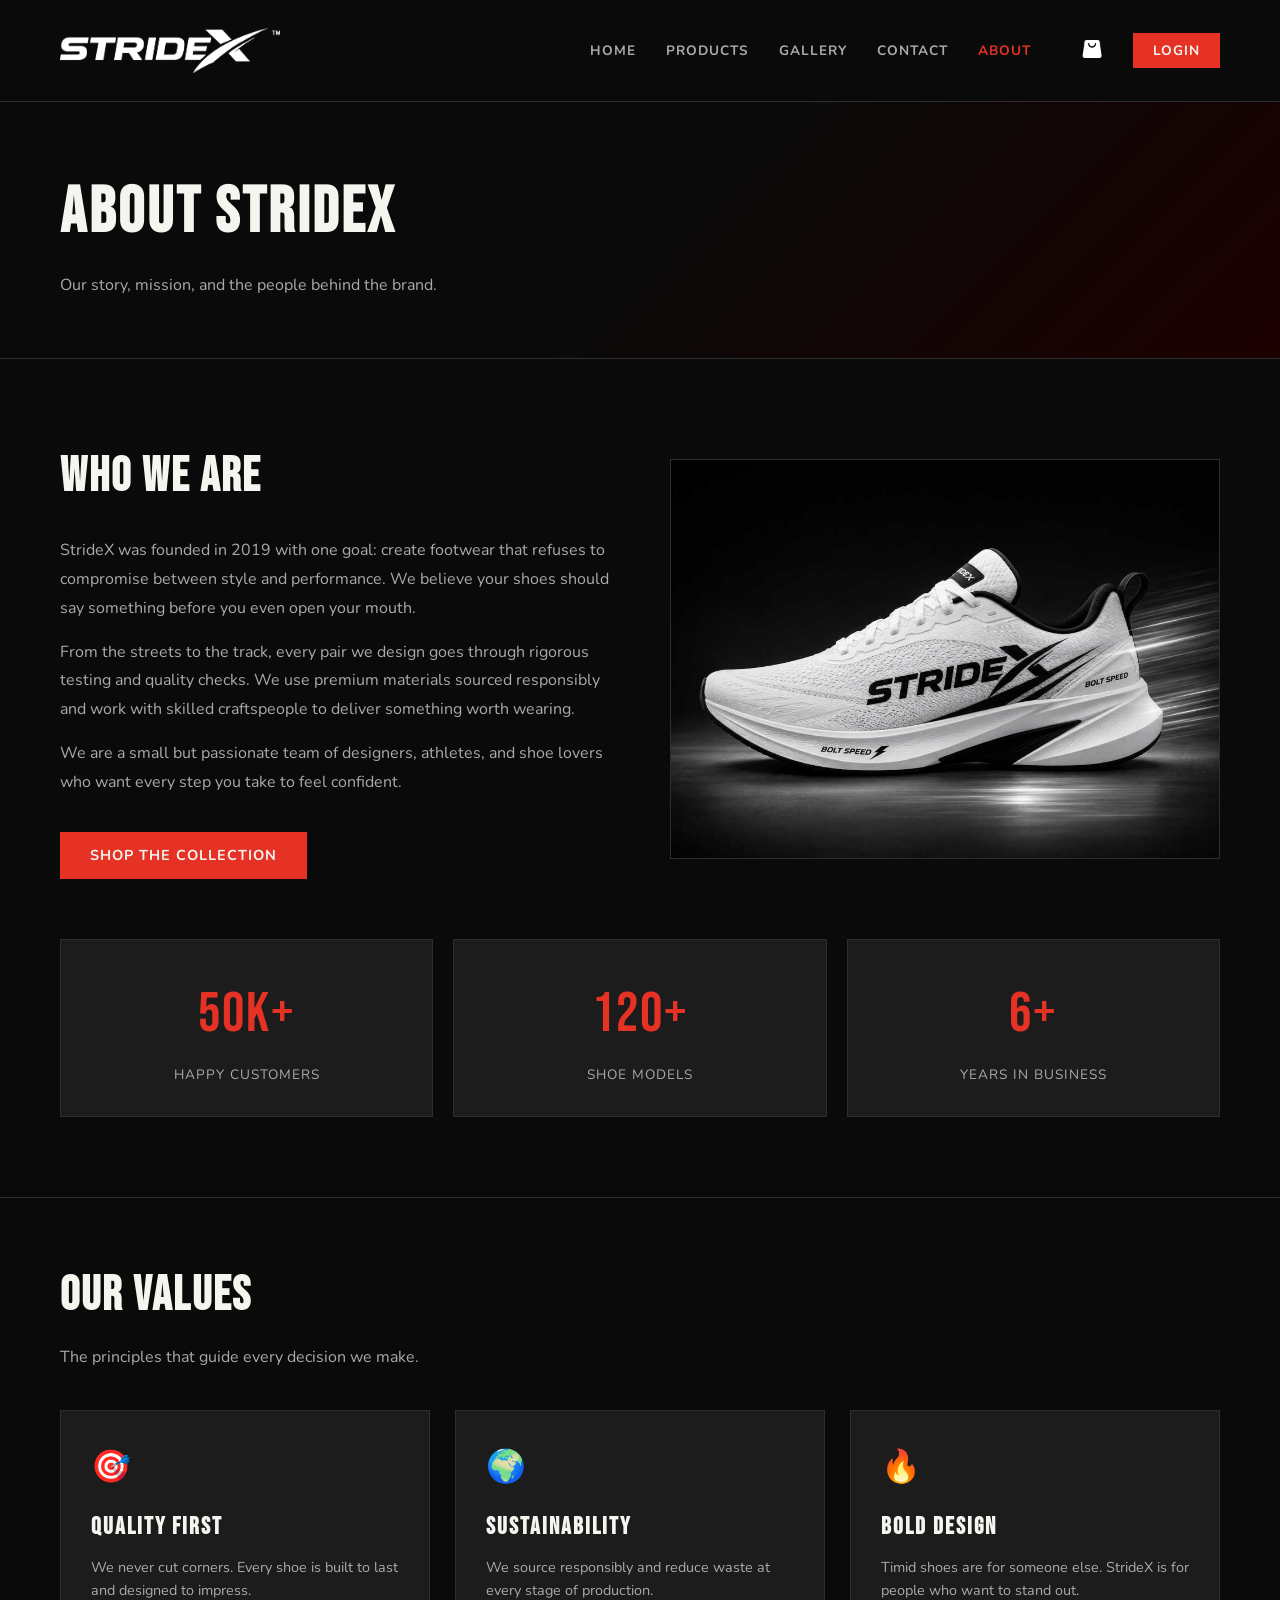
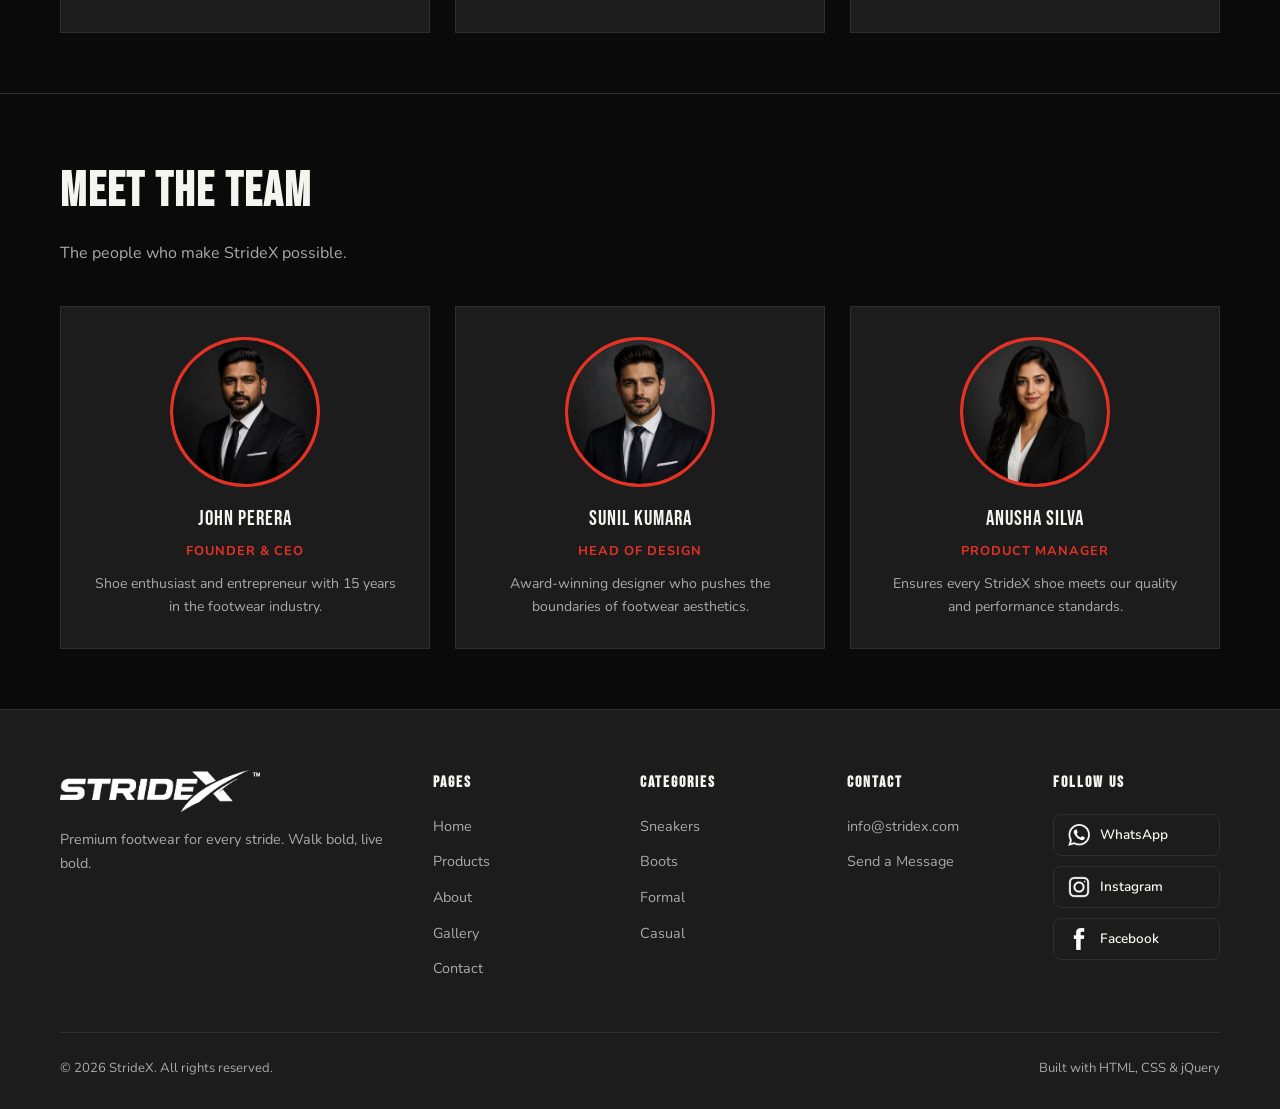
==== commit b3a685e1: "t" ====
--- a/about.html
+++ b/about.html
@@ -6,7 +6,7 @@
   <title>About – StrideX</title>
   <link rel="stylesheet" href="css/style.css" />
 <link rel="stylesheet" href="css/style.css" />
-  <link rel="icon" type="image/png" href="Images/Logo/stridex logo x.png" />  ← ADD THIS
+  <link rel="icon" type="image/png" href="Images/Logo/stridex logo x.png" />
 </head>
 <body>
 
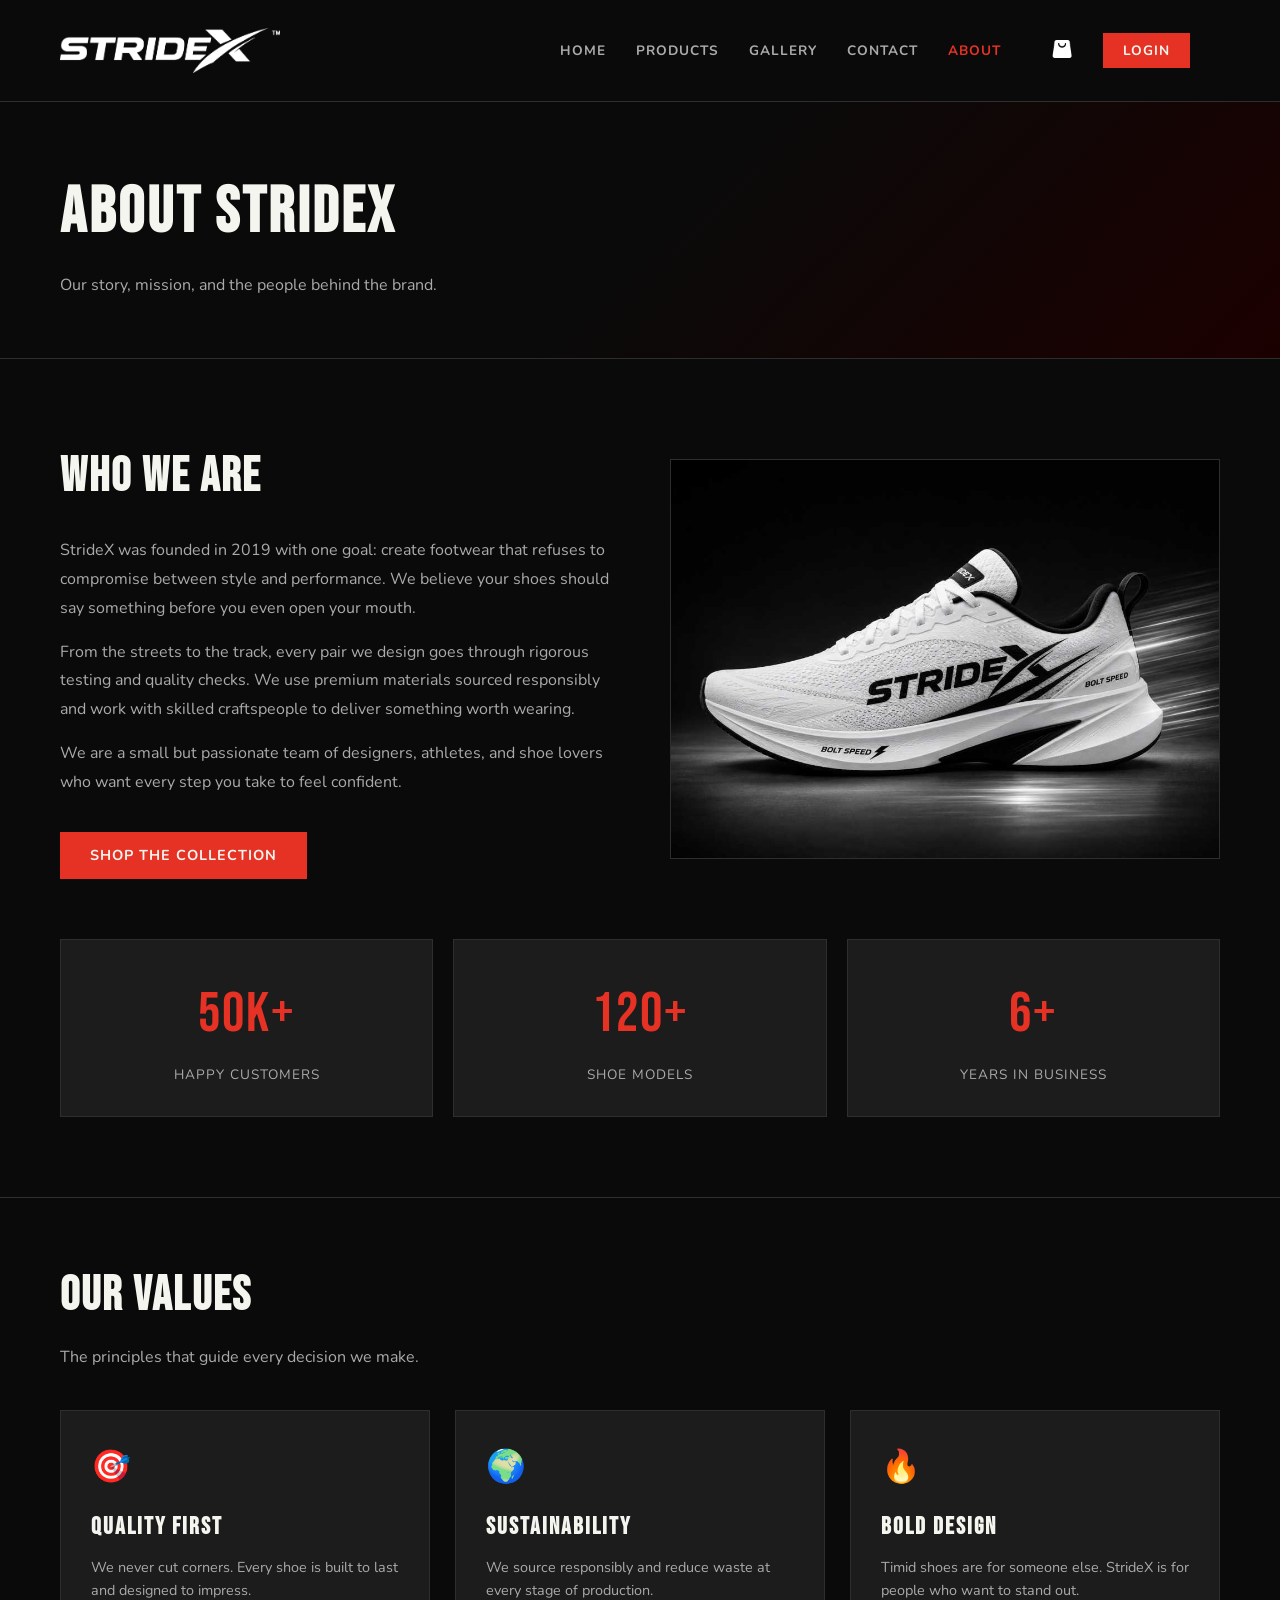
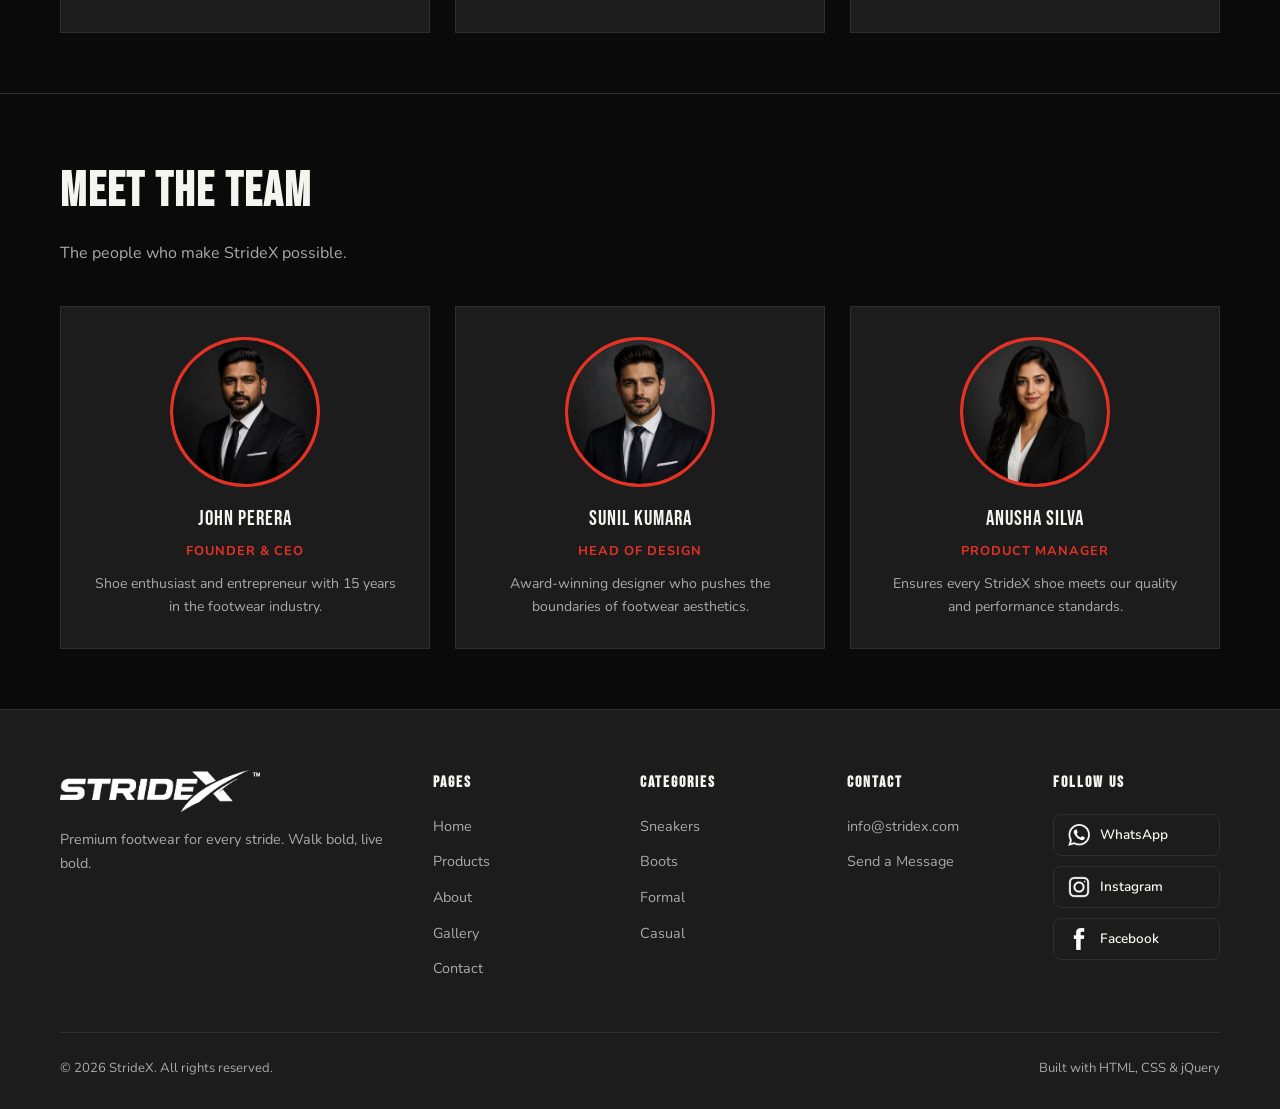
==== commit 6d2faa0e: "final" ====
--- a/about.html
+++ b/about.html
@@ -12,31 +12,39 @@
 
   <!-- NAVBAR -->
   <nav class="navbar">
-    <div class="container">
-      <a href="index.html" class="logo">
-        <img src="Images/Logo/stridex logo.png" alt="StrideX" />
-      </a>
-      <ul class="nav-links" id="nav-links">
-        <li><a href="index.html">Home</a></li>
-  <li><a href="products.html">Products</a></li>
-  <li><a href="gallery.html">Gallery</a></li>
-  <li><a href="contact.html">Contact</a></li>
-  <li><a href="about.html" class="active">About</a></li>
-        <li>
-          <button class="cart-btn" onclick="toggleCart()">
+     <div class="container">
+       <a href="index.html" class="logo">
+         <img src="Images/Logo/stridex logo.png" alt="StrideX" />
+       </a>
+      <div class="nav-right">
+        <ul class="nav-links" id="nav-links">
+          <li><a href="index.html">Home</a></li>
+          <li><a href="products.html">Products</a></li>
+          <li><a href="gallery.html">Gallery</a></li>
+          <li><a href="contact.html">Contact</a></li>
+          <li><a href="about.html" class="active">About</a></li>
+          <li class="desktop-only-cart">
+            <button class="cart-btn" onclick="toggleCart()">
+              <img src="Images/Icons/shoppingbag.png" class="cart-icon">
+              <span class="cart-count">0</span>
+            </button>
+          </li>
+          <li>
+            <a href="login.html" class="nav-login-btn">Login</a>
+          </li>
+        </ul>
+        <div class="nav-actions">
+          <button class="cart-btn mobile-only-cart" onclick="toggleCart()">
             <img src="Images/Icons/shoppingbag.png" class="cart-icon">
-            <span id="cart-count">0</span>
+            <span class="cart-count">0</span>
           </button>
-        </li>
-        <li>
-          <a href="login.html" class="nav-login-btn">Login</a>
-        </li>
-        <button class="hamburger" id="hamburger" aria-label="Open menu">
-          <span></span><span></span><span></span>
-        </button>
-      </ul>
-    </div>
-  </nav>
+          <button class="hamburger" id="hamburger" aria-label="Open menu">
+            <span></span><span></span><span></span>
+          </button>
+        </div>
+      </div>
+     </div>
+   </nav>
 
   <!-- PAGE BANNER -->
   <div class="page-banner">
--- a/css/style.css
+++ b/css/style.css
@@ -31,6 +31,7 @@
   font-family: var(--font-body);
   font-size: 16px;
   line-height: 1.6;
+  overflow-x: hidden; /* This stops your page from wiggling left and right! */
 }
 
 a {
@@ -191,7 +192,7 @@
    HERO SECTION
 =========================== */
 .hero{
-    min-height: 90vh;
+    min-height: 70vh;
     display: flex;
     align-items: center;
     background:
@@ -219,11 +220,14 @@
 }
 
 .hero h1 {
-  font-family: var(--font-heading);
-  font-size: 6rem;
-  line-height: 1;
-  letter-spacing: 3px;
-  margin-bottom: 20px;
+    font-size: clamp(2.8rem, 8vw, 6rem);
+}
+.hero h1 {
+    font-family: var(--font-heading);
+    font-size: clamp(2.8rem, 8vw, 6rem);
+    line-height: 1;
+    letter-spacing: 2px;
+    margin-bottom: 20px;
 }
 
 .hero h1 span {
@@ -315,14 +319,13 @@
   overflow: hidden;
   background: #222;
   object-fit: cover;
-  object-position: center;
 }
 
 .shoe-card-img img {
   width: 100%;
   height: 100%;
   object-fit: cover;
-  object-position: center;
+  display: block;
 }
 
 .shoe-card-body {
@@ -1104,7 +1107,6 @@
     border-radius:10px;
     background:#1a1a1a;
     border:1px solid #333;
-    filter:brightness(1.15) contrast(1.1);
 }
 
 .cart-info{
@@ -1348,4 +1350,501 @@
     flex-direction: row;
     flex-wrap: wrap;
   }
-}+}
+
+
+/* ===================================================
+   STRIDEX FINAL MOBILE FIXES (SHRINKS & CENTERS TEXT)
+=================================================== */
+@media (max-width: 640px) {
+  
+  /* This centers your text and keeps it inside the screen */
+  .hero-content {
+    text-align: center;
+    margin: 0 auto;
+    padding: 0 10px;
+  }
+
+  /* This shrinks the giant "WALK BOLD" font so it doesn't break the screen layout */
+  .hero h1 {
+    font-size: 3.2rem !important; 
+    line-height: 1.1;
+    margin-bottom: 15px;
+  }
+
+  /* This centers the paragraphs */
+  .hero p {
+    margin: 0 auto 30px auto;
+    text-align: center;
+    font-size: 1rem;
+  }
+
+  /* This stacks the "Shop Now" and "Our Story" buttons on top of each other */
+  .hero-buttons {
+    flex-direction: column !important;
+    align-items: center;
+    gap: 12px;
+  }
+
+  /* This makes both buttons matching sizes so they look super professional */
+  .hero-buttons .btn {
+    width: 100%;
+    max-width: 260px;
+    text-align: center;
+  }
+}
+
+/* --- Products Page Mobile Layout Fix --- */
+@media (max-width: 640px) {
+  
+  #products-container, 
+  .shoe-grid {
+    grid-template-columns: 1fr !important;
+    gap: 20px;
+    padding: 0 10px;
+  }
+
+  .page-banner h1 {
+    font-size: 2.5rem !important;
+    text-align: center;
+  }
+
+  .page-banner p {
+    text-align: center;
+    font-size: 0.9rem;
+  }
+}
+
+/* MOBILE FIXES */
+@media (max-width: 768px) {
+
+  body {
+    overflow-x: hidden;
+  }
+
+  .hero,
+  .hero-content {
+    padding: 20px;
+    text-align: center;
+  }
+
+  .hero h1 {
+    font-size: 2rem !important;
+    line-height: 1.1;
+  }
+
+  .hero p {
+    font-size: 1rem;
+    line-height: 1.6;
+  }
+
+  .btn,
+  .hero button {
+    width: 100%;
+    max-width: 300px;
+    margin: 10px auto;
+    display: block;
+  }
+
+  .container {
+    width: 95%;
+    padding: 0 15px;
+  }
+
+  .products-grid {
+    grid-template-columns: 1fr !important;
+    gap: 20px;
+  }
+
+  .product-card {
+    width: 100%;
+  }
+
+  img {
+    max-width: 100%;
+    height: auto;
+  }
+
+  .footer-content {
+    flex-direction: column;
+    text-align: center;
+  }
+
+  .nav-links {
+    display: none;
+  }
+
+  .mobile-menu {
+    display: block;
+  }
+}
+
+/* =====================================
+   STRIDEX MOBILE OVERHAUL
+   ADD THIS AT THE VERY END
+===================================== */
+
+@media (max-width: 768px){
+
+  .container{
+    width:100%;
+    padding:0 20px;
+  }
+
+  /* NAVBAR */
+  .navbar{
+    padding:15px 0;
+  }
+
+  .logo img{
+    width:150px;
+    max-height:50px;
+  }
+
+  /* HERO */
+  .hero{
+    min-height:auto;
+    padding:60px 0 50px;
+    text-align:center;
+  }
+
+  .hero-content{
+    max-width:100%;
+    padding:0;
+    margin:auto;
+  }
+
+  .hero-tag{
+    font-size:0.65rem;
+    padding:6px 12px;
+    margin-bottom:15px;
+  }
+
+  .hero h1{
+    font-size:2.8rem !important;
+    line-height:1;
+    letter-spacing:1px;
+    margin-bottom:15px;
+  }
+
+  .hero p{
+    font-size:0.95rem;
+    line-height:1.6;
+    max-width:100%;
+    margin:0 auto 25px;
+  }
+
+  .hero-buttons{
+    flex-direction:column;
+    align-items:center;
+    width:100%;
+  }
+
+  .hero-buttons .btn{
+    width:100%;
+    max-width:280px;
+  }
+
+  .hero-image{
+    display:none;
+  }
+
+  /* FEATURES BAR */
+  .features-strip{
+    padding:15px 0;
+  }
+
+  .features-strip .container{
+    flex-direction:column;
+    gap:12px;
+  }
+
+  .feature-item{
+    font-size:0.75rem;
+    justify-content:center;
+    text-align:center;
+  }
+
+  /* SECTION HEADINGS */
+  .section-title{
+    font-size:2rem;
+    text-align:center;
+  }
+
+  .section-subtitle{
+    text-align:center;
+  }
+
+  /* PRODUCTS */
+  .shoe-grid,
+  #products-container{
+    grid-template-columns:1fr !important;
+    gap:20px;
+  }
+
+  .shoe-card-img{
+    height:240px;
+  }
+
+  .shoe-card-body{
+    padding:16px;
+  }
+
+  /* ABOUT */
+  .about-grid{
+    grid-template-columns:1fr;
+    gap:30px;
+  }
+
+  .about-text{
+    text-align:center;
+  }
+
+  .stats-row{
+    grid-template-columns:1fr;
+  }
+
+  /* TEAM */
+  .team-grid{
+    grid-template-columns:1fr;
+  }
+
+  /* CONTACT */
+  .contact-grid{
+    grid-template-columns:1fr;
+    gap:30px;
+  }
+
+  /* GALLERY */
+  .gallery-grid{
+    grid-template-columns:1fr;
+  }
+
+  .gallery-item,
+  .gallery-item.large{
+    height:220px;
+    grid-column:auto;
+  }
+
+  /* FOOTER */
+  .footer{
+    padding:40px 0 20px;
+  }
+
+  .footer-grid{
+    grid-template-columns:1fr !important;
+    gap:25px;
+    text-align:center;
+  }
+
+  .footer-brand{
+    align-items:center;
+  }
+
+  .footer-brand img{
+    width:180px;
+  }
+
+  .footer-bottom{
+    flex-direction:column;
+    text-align:center;
+  }
+
+  /* CART */
+  .cart-sidebar{
+    width:100%;
+    right:-100%;
+  }
+
+  .cart-sidebar.active{
+    right:0;
+  }
+
+  /* FILTERS */
+  .filter-bar{
+    justify-content:center;
+  }
+
+  .filter-btn{
+    font-size:0.75rem;
+    padding:8px 14px;
+  }
+
+  /* PAGE BANNERS */
+  .page-banner{
+    padding:40px 0;
+    text-align:center;
+  }
+
+  .page-banner h1{
+    font-size:2.5rem;
+  }
+
+  /* FIXES RANDOM OVERFLOW */
+  *{
+    max-width:100%;
+  }
+
+  body,
+  html{
+    overflow-x:hidden;
+  }
+}
+
+@media (max-width: 768px){
+
+  .hero{
+    min-height:auto;
+    padding:50px 0;
+  }
+
+  .hero-content{
+    max-width:100%;
+    text-align:center;
+    padding:0 15px;
+  }
+
+  .hero h1{
+    font-size:2.5rem !important;
+    line-height:1.05;
+  }
+
+  .hero p{
+    font-size:0.95rem;
+    max-width:100%;
+    margin:15px auto;
+  }
+
+  .hero-buttons{
+    display:flex;
+    flex-direction:column;
+    align-items:center;
+    gap:12px;
+  }
+
+  .hero-buttons .btn{
+    width:100%;
+    max-width:260px;
+  }
+
+  .hero-image{
+    display:none;
+  }
+
+  .feature-item{
+    font-size:0.75rem;
+  }
+
+  .shoe-grid,
+  #products-container{
+    grid-template-columns:1fr !important;
+  }
+
+  .footer-grid{
+    grid-template-columns:1fr !important;
+  }
+
+  .cart-sidebar{
+    width:100%;
+  }
+}
+
+/* ===================================================
+   STRIDEX RESPONSIVE NAVBAR & NAV-ACTIONS OVERRIDES
+   =================================================== */
+.nav-right {
+  display: flex;
+  align-items: center;
+  gap: 30px;
+}
+
+.nav-actions {
+  display: flex;
+  align-items: center;
+  gap: 15px;
+}
+
+.desktop-only-cart {
+  display: block;
+}
+
+.mobile-only-cart {
+  display: none;
+}
+
+.cart-count {
+  position: absolute;
+  top: -8px;
+  right: -8px;
+  width: 18px;
+  height: 18px;
+  background: #ff3b30;
+  color: white;
+  border-radius: 50%;
+  font-size: 11px;
+  display: none;
+  align-items: center;
+  justify-content: center;
+}
+
+@media (max-width: 768px) {
+  .nav-right {
+    gap: 0 !important;
+  }
+
+  .hamburger {
+    display: flex !important;
+  }
+
+  .nav-links {
+    display: none !important;
+    flex-direction: column !important;
+    position: absolute !important;
+    top: 100% !important;
+    left: 0 !important;
+    right: 0 !important;
+    background-color: var(--gray) !important;
+    border-top: 1px solid var(--lightgray) !important;
+    border-bottom: 1px solid var(--lightgray) !important;
+    padding: 20px !important;
+    gap: 15px !important;
+    z-index: 998 !important;
+  }
+
+  .nav-links.open {
+    display: flex !important;
+  }
+
+  .nav-links li {
+    width: 100% !important;
+    text-align: center !important;
+  }
+
+  .nav-links li a {
+    display: block !important;
+    width: 100% !important;
+    padding: 10px 0 !important;
+    font-size: 1rem !important;
+  }
+
+  .cart-btn {
+    margin-left: 0 !important;
+  }
+
+  .desktop-only-cart {
+    display: none !important;
+  }
+
+  .mobile-only-cart {
+    display: flex !important;
+  }
+
+  .shoe-card-img {
+    height: auto !important;
+  }
+
+  .shoe-card-img img {
+    height: auto !important;
+  }
+}
+
--- a/css/style.css
+++ b/css/style.css
@@ -31,6 +31,7 @@
   font-family: var(--font-body);
   font-size: 16px;
   line-height: 1.6;
+  overflow-x: hidden; /* This stops your page from wiggling left and right! */
 }
 
 a {
@@ -191,7 +192,7 @@
    HERO SECTION
 =========================== */
 .hero{
-    min-height: 90vh;
+    min-height: 70vh;
     display: flex;
     align-items: center;
     background:
@@ -219,11 +220,14 @@
 }
 
 .hero h1 {
-  font-family: var(--font-heading);
-  font-size: 6rem;
-  line-height: 1;
-  letter-spacing: 3px;
-  margin-bottom: 20px;
+    font-size: clamp(2.8rem, 8vw, 6rem);
+}
+.hero h1 {
+    font-family: var(--font-heading);
+    font-size: clamp(2.8rem, 8vw, 6rem);
+    line-height: 1;
+    letter-spacing: 2px;
+    margin-bottom: 20px;
 }
 
 .hero h1 span {
@@ -315,14 +319,13 @@
   overflow: hidden;
   background: #222;
   object-fit: cover;
-  object-position: center;
 }
 
 .shoe-card-img img {
   width: 100%;
   height: 100%;
   object-fit: cover;
-  object-position: center;
+  display: block;
 }
 
 .shoe-card-body {
@@ -1104,7 +1107,6 @@
     border-radius:10px;
     background:#1a1a1a;
     border:1px solid #333;
-    filter:brightness(1.15) contrast(1.1);
 }
 
 .cart-info{
@@ -1348,4 +1350,501 @@
     flex-direction: row;
     flex-wrap: wrap;
   }
-}+}
+
+
+/* ===================================================
+   STRIDEX FINAL MOBILE FIXES (SHRINKS & CENTERS TEXT)
+=================================================== */
+@media (max-width: 640px) {
+  
+  /* This centers your text and keeps it inside the screen */
+  .hero-content {
+    text-align: center;
+    margin: 0 auto;
+    padding: 0 10px;
+  }
+
+  /* This shrinks the giant "WALK BOLD" font so it doesn't break the screen layout */
+  .hero h1 {
+    font-size: 3.2rem !important; 
+    line-height: 1.1;
+    margin-bottom: 15px;
+  }
+
+  /* This centers the paragraphs */
+  .hero p {
+    margin: 0 auto 30px auto;
+    text-align: center;
+    font-size: 1rem;
+  }
+
+  /* This stacks the "Shop Now" and "Our Story" buttons on top of each other */
+  .hero-buttons {
+    flex-direction: column !important;
+    align-items: center;
+    gap: 12px;
+  }
+
+  /* This makes both buttons matching sizes so they look super professional */
+  .hero-buttons .btn {
+    width: 100%;
+    max-width: 260px;
+    text-align: center;
+  }
+}
+
+/* --- Products Page Mobile Layout Fix --- */
+@media (max-width: 640px) {
+  
+  #products-container, 
+  .shoe-grid {
+    grid-template-columns: 1fr !important;
+    gap: 20px;
+    padding: 0 10px;
+  }
+
+  .page-banner h1 {
+    font-size: 2.5rem !important;
+    text-align: center;
+  }
+
+  .page-banner p {
+    text-align: center;
+    font-size: 0.9rem;
+  }
+}
+
+/* MOBILE FIXES */
+@media (max-width: 768px) {
+
+  body {
+    overflow-x: hidden;
+  }
+
+  .hero,
+  .hero-content {
+    padding: 20px;
+    text-align: center;
+  }
+
+  .hero h1 {
+    font-size: 2rem !important;
+    line-height: 1.1;
+  }
+
+  .hero p {
+    font-size: 1rem;
+    line-height: 1.6;
+  }
+
+  .btn,
+  .hero button {
+    width: 100%;
+    max-width: 300px;
+    margin: 10px auto;
+    display: block;
+  }
+
+  .container {
+    width: 95%;
+    padding: 0 15px;
+  }
+
+  .products-grid {
+    grid-template-columns: 1fr !important;
+    gap: 20px;
+  }
+
+  .product-card {
+    width: 100%;
+  }
+
+  img {
+    max-width: 100%;
+    height: auto;
+  }
+
+  .footer-content {
+    flex-direction: column;
+    text-align: center;
+  }
+
+  .nav-links {
+    display: none;
+  }
+
+  .mobile-menu {
+    display: block;
+  }
+}
+
+/* =====================================
+   STRIDEX MOBILE OVERHAUL
+   ADD THIS AT THE VERY END
+===================================== */
+
+@media (max-width: 768px){
+
+  .container{
+    width:100%;
+    padding:0 20px;
+  }
+
+  /* NAVBAR */
+  .navbar{
+    padding:15px 0;
+  }
+
+  .logo img{
+    width:150px;
+    max-height:50px;
+  }
+
+  /* HERO */
+  .hero{
+    min-height:auto;
+    padding:60px 0 50px;
+    text-align:center;
+  }
+
+  .hero-content{
+    max-width:100%;
+    padding:0;
+    margin:auto;
+  }
+
+  .hero-tag{
+    font-size:0.65rem;
+    padding:6px 12px;
+    margin-bottom:15px;
+  }
+
+  .hero h1{
+    font-size:2.8rem !important;
+    line-height:1;
+    letter-spacing:1px;
+    margin-bottom:15px;
+  }
+
+  .hero p{
+    font-size:0.95rem;
+    line-height:1.6;
+    max-width:100%;
+    margin:0 auto 25px;
+  }
+
+  .hero-buttons{
+    flex-direction:column;
+    align-items:center;
+    width:100%;
+  }
+
+  .hero-buttons .btn{
+    width:100%;
+    max-width:280px;
+  }
+
+  .hero-image{
+    display:none;
+  }
+
+  /* FEATURES BAR */
+  .features-strip{
+    padding:15px 0;
+  }
+
+  .features-strip .container{
+    flex-direction:column;
+    gap:12px;
+  }
+
+  .feature-item{
+    font-size:0.75rem;
+    justify-content:center;
+    text-align:center;
+  }
+
+  /* SECTION HEADINGS */
+  .section-title{
+    font-size:2rem;
+    text-align:center;
+  }
+
+  .section-subtitle{
+    text-align:center;
+  }
+
+  /* PRODUCTS */
+  .shoe-grid,
+  #products-container{
+    grid-template-columns:1fr !important;
+    gap:20px;
+  }
+
+  .shoe-card-img{
+    height:240px;
+  }
+
+  .shoe-card-body{
+    padding:16px;
+  }
+
+  /* ABOUT */
+  .about-grid{
+    grid-template-columns:1fr;
+    gap:30px;
+  }
+
+  .about-text{
+    text-align:center;
+  }
+
+  .stats-row{
+    grid-template-columns:1fr;
+  }
+
+  /* TEAM */
+  .team-grid{
+    grid-template-columns:1fr;
+  }
+
+  /* CONTACT */
+  .contact-grid{
+    grid-template-columns:1fr;
+    gap:30px;
+  }
+
+  /* GALLERY */
+  .gallery-grid{
+    grid-template-columns:1fr;
+  }
+
+  .gallery-item,
+  .gallery-item.large{
+    height:220px;
+    grid-column:auto;
+  }
+
+  /* FOOTER */
+  .footer{
+    padding:40px 0 20px;
+  }
+
+  .footer-grid{
+    grid-template-columns:1fr !important;
+    gap:25px;
+    text-align:center;
+  }
+
+  .footer-brand{
+    align-items:center;
+  }
+
+  .footer-brand img{
+    width:180px;
+  }
+
+  .footer-bottom{
+    flex-direction:column;
+    text-align:center;
+  }
+
+  /* CART */
+  .cart-sidebar{
+    width:100%;
+    right:-100%;
+  }
+
+  .cart-sidebar.active{
+    right:0;
+  }
+
+  /* FILTERS */
+  .filter-bar{
+    justify-content:center;
+  }
+
+  .filter-btn{
+    font-size:0.75rem;
+    padding:8px 14px;
+  }
+
+  /* PAGE BANNERS */
+  .page-banner{
+    padding:40px 0;
+    text-align:center;
+  }
+
+  .page-banner h1{
+    font-size:2.5rem;
+  }
+
+  /* FIXES RANDOM OVERFLOW */
+  *{
+    max-width:100%;
+  }
+
+  body,
+  html{
+    overflow-x:hidden;
+  }
+}
+
+@media (max-width: 768px){
+
+  .hero{
+    min-height:auto;
+    padding:50px 0;
+  }
+
+  .hero-content{
+    max-width:100%;
+    text-align:center;
+    padding:0 15px;
+  }
+
+  .hero h1{
+    font-size:2.5rem !important;
+    line-height:1.05;
+  }
+
+  .hero p{
+    font-size:0.95rem;
+    max-width:100%;
+    margin:15px auto;
+  }
+
+  .hero-buttons{
+    display:flex;
+    flex-direction:column;
+    align-items:center;
+    gap:12px;
+  }
+
+  .hero-buttons .btn{
+    width:100%;
+    max-width:260px;
+  }
+
+  .hero-image{
+    display:none;
+  }
+
+  .feature-item{
+    font-size:0.75rem;
+  }
+
+  .shoe-grid,
+  #products-container{
+    grid-template-columns:1fr !important;
+  }
+
+  .footer-grid{
+    grid-template-columns:1fr !important;
+  }
+
+  .cart-sidebar{
+    width:100%;
+  }
+}
+
+/* ===================================================
+   STRIDEX RESPONSIVE NAVBAR & NAV-ACTIONS OVERRIDES
+   =================================================== */
+.nav-right {
+  display: flex;
+  align-items: center;
+  gap: 30px;
+}
+
+.nav-actions {
+  display: flex;
+  align-items: center;
+  gap: 15px;
+}
+
+.desktop-only-cart {
+  display: block;
+}
+
+.mobile-only-cart {
+  display: none;
+}
+
+.cart-count {
+  position: absolute;
+  top: -8px;
+  right: -8px;
+  width: 18px;
+  height: 18px;
+  background: #ff3b30;
+  color: white;
+  border-radius: 50%;
+  font-size: 11px;
+  display: none;
+  align-items: center;
+  justify-content: center;
+}
+
+@media (max-width: 768px) {
+  .nav-right {
+    gap: 0 !important;
+  }
+
+  .hamburger {
+    display: flex !important;
+  }
+
+  .nav-links {
+    display: none !important;
+    flex-direction: column !important;
+    position: absolute !important;
+    top: 100% !important;
+    left: 0 !important;
+    right: 0 !important;
+    background-color: var(--gray) !important;
+    border-top: 1px solid var(--lightgray) !important;
+    border-bottom: 1px solid var(--lightgray) !important;
+    padding: 20px !important;
+    gap: 15px !important;
+    z-index: 998 !important;
+  }
+
+  .nav-links.open {
+    display: flex !important;
+  }
+
+  .nav-links li {
+    width: 100% !important;
+    text-align: center !important;
+  }
+
+  .nav-links li a {
+    display: block !important;
+    width: 100% !important;
+    padding: 10px 0 !important;
+    font-size: 1rem !important;
+  }
+
+  .cart-btn {
+    margin-left: 0 !important;
+  }
+
+  .desktop-only-cart {
+    display: none !important;
+  }
+
+  .mobile-only-cart {
+    display: flex !important;
+  }
+
+  .shoe-card-img {
+    height: auto !important;
+  }
+
+  .shoe-card-img img {
+    height: auto !important;
+  }
+}
+
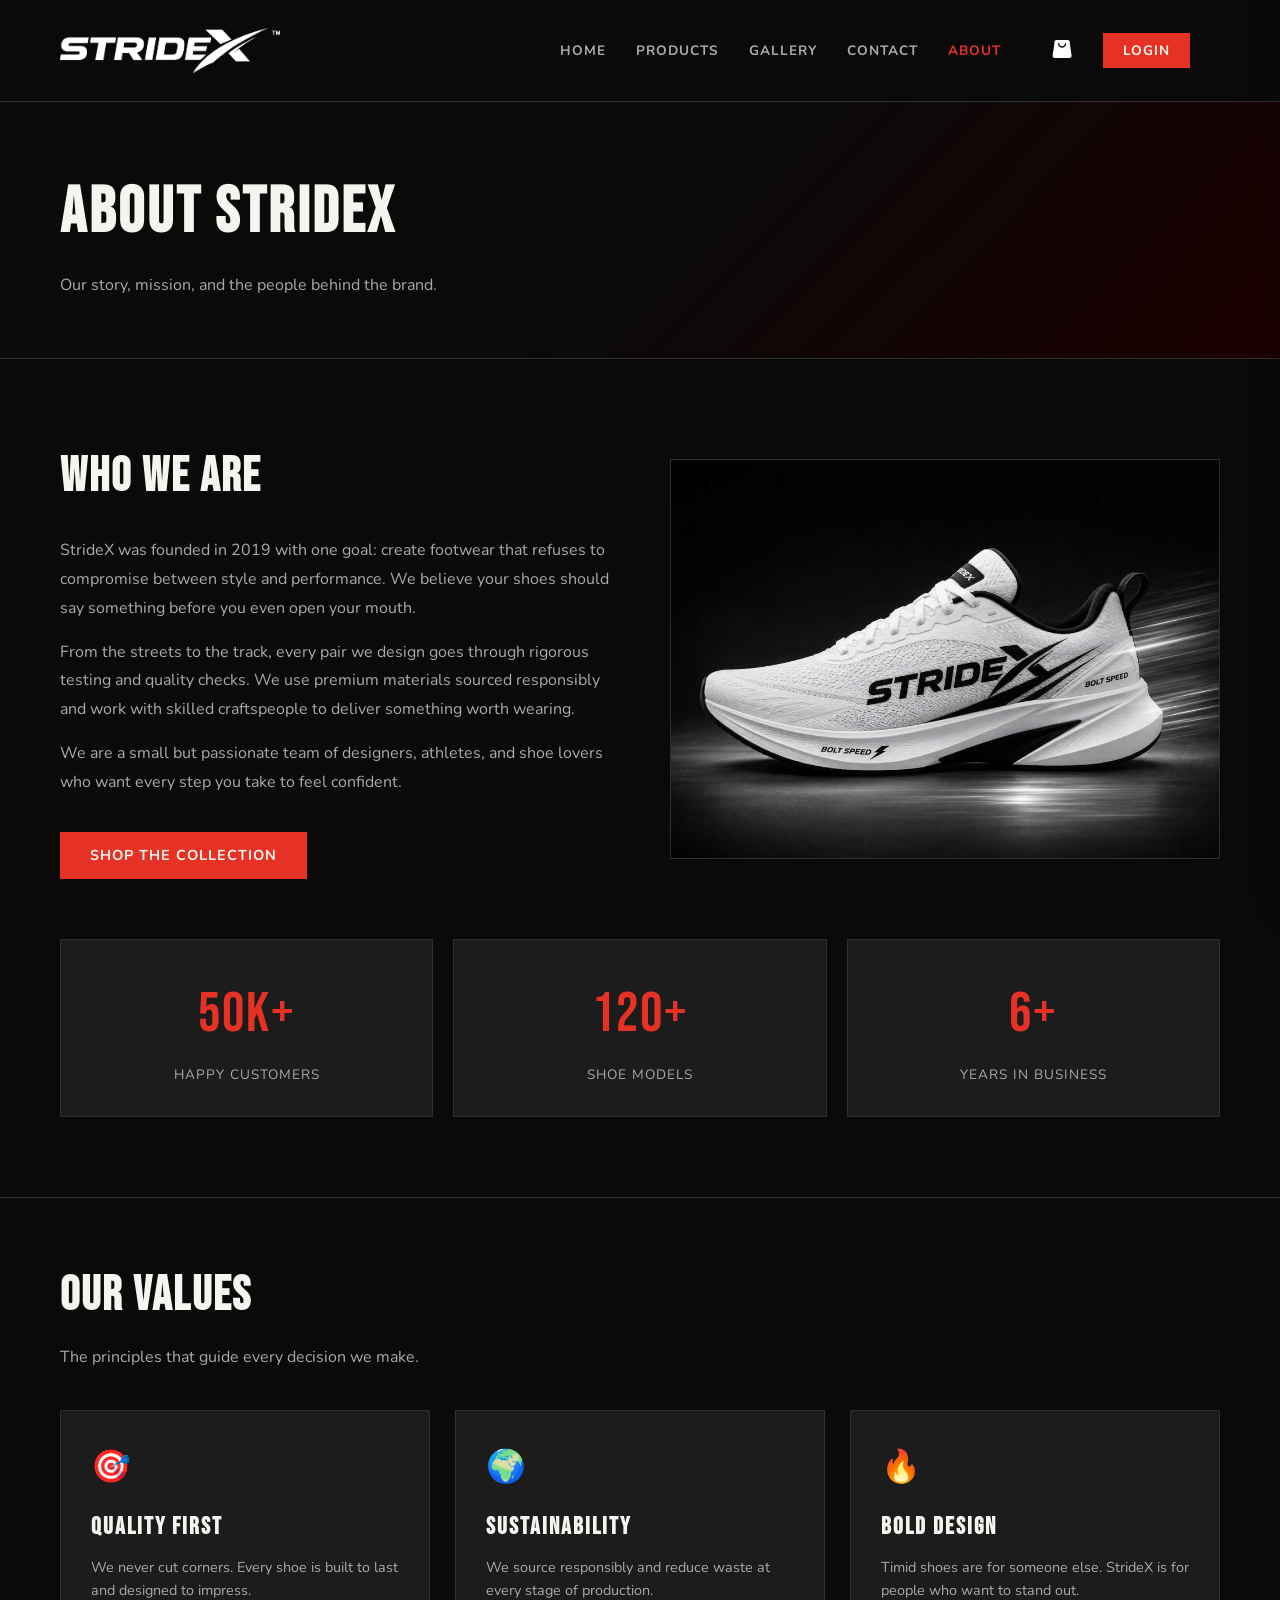
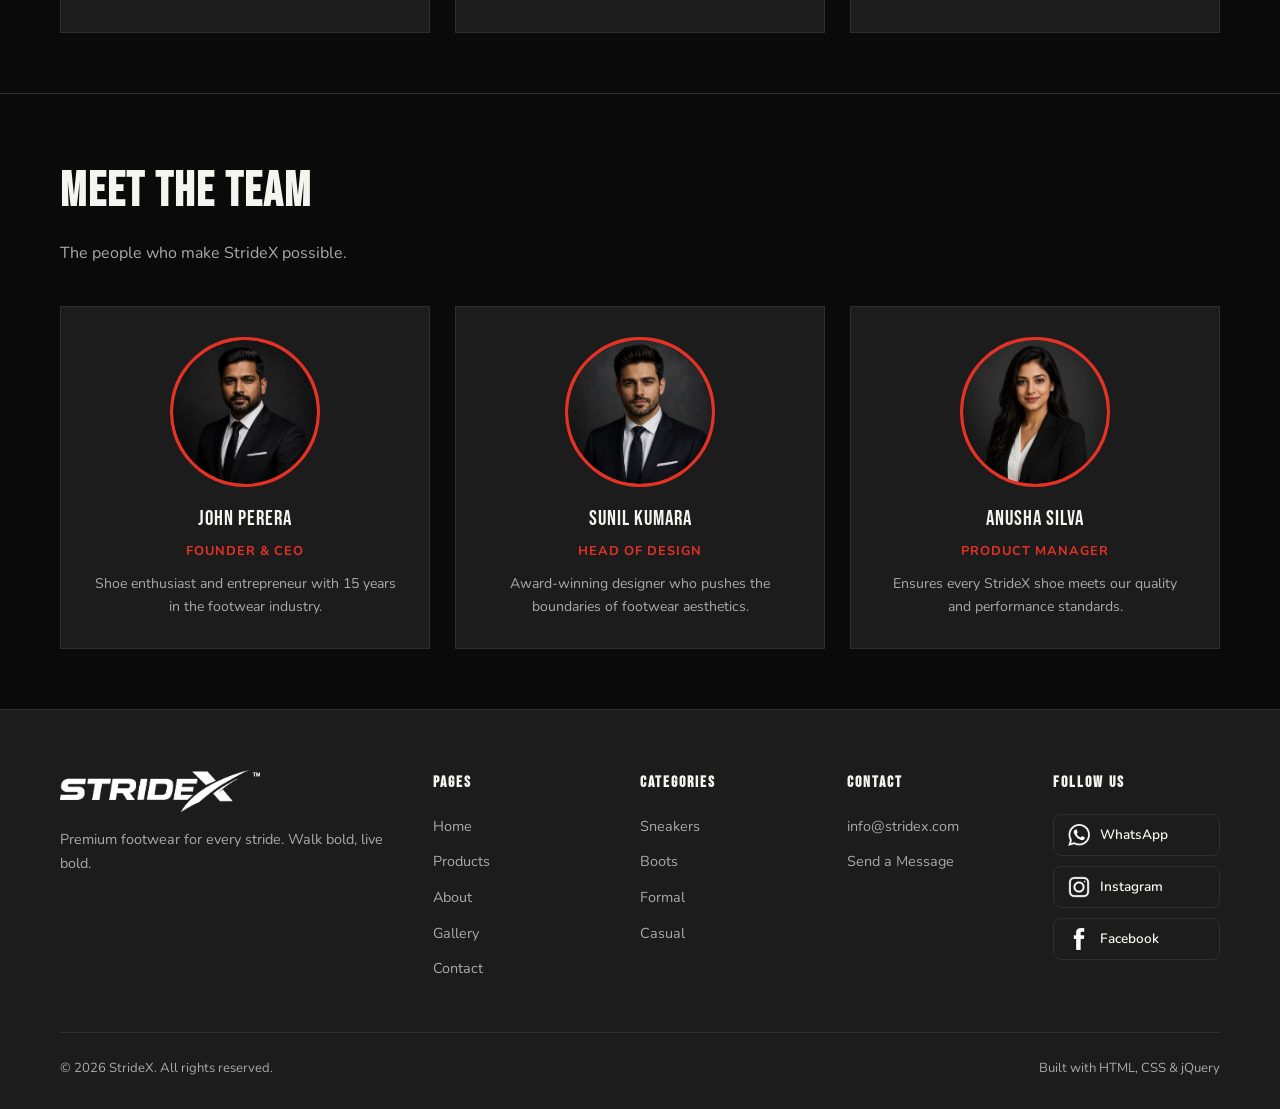
==== commit 42c0df34: "1" ====
--- a/about.html
+++ b/about.html
@@ -3,9 +3,9 @@
 <head>
   <meta charset="UTF-8" />
   <meta name="viewport" content="width=device-width, initial-scale=1.0" />
-  <title>About – StrideX</title>
+  <title>About Us – StrideX | Walk Bold</title>
+  <meta name="description" content="Discover the story of StrideX. Founded with the mission to build high-performance, bold footwear without compromise." />
   <link rel="stylesheet" href="css/style.css" />
-<link rel="stylesheet" href="css/style.css" />
   <link rel="icon" type="image/png" href="Images/Logo/stridex logo x.png" />
 </head>
 <body>
@@ -166,10 +166,10 @@
         <div class="footer-col">
           <h4>Categories</h4>
           <ul>
-            <li><a href="products.html">Sneakers</a></li>
-            <li><a href="products.html">Boots</a></li>
-            <li><a href="products.html">Formal</a></li>
-            <li><a href="products.html">Casual</a></li>
+            <li><a href="products.html?category=sneakers">Sneakers</a></li>
+            <li><a href="products.html?category=Boots">Boots</a></li>
+            <li><a href="products.html?category=formal">Formal</a></li>
+            <li><a href="products.html?category=casual">Casual</a></li>
           </ul>
         </div>
         <div class="footer-col">
--- a/css/style.css
+++ b/css/style.css
@@ -1042,153 +1042,315 @@
    CART SIDEBAR
 =========================== */
 
-.cart-sidebar{
-    position:fixed;
-    top:0;
-    right:-400px;
-    width:370px;
-    height:100vh;
-    background:#0f0f0f;
-    border-left:1px solid #222;
-    z-index:9999;
-    transition:0.4s;
-    display:flex;
-    flex-direction:column;
-}
-
-.cart-sidebar.active{
-    right:0;
+.cart-sidebar {
+  position: fixed;
+  top: 0;
+  right: -420px;
+  width: 400px;
+  height: 100vh;
+  background: rgba(15, 15, 15, 0.82);
+  backdrop-filter: blur(24px);
+  -webkit-backdrop-filter: blur(24px);
+  border-left: 1px solid rgba(255, 255, 255, 0.08);
+  z-index: 9999;
+  transition: transform 0.4s cubic-bezier(0.16, 1, 0.3, 1);
+  display: flex;
+  flex-direction: column;
+  box-shadow: -10px 0 30px rgba(0, 0, 0, 0.6);
+  transform: translateX(0);
+}
+
+.cart-sidebar.active {
+  transform: translateX(-420px);
 }
 
 
 /* HEADER */
 
-.cart-header{
-    padding:24px;
-    border-bottom:1px solid #222;
-    display:flex;
-    justify-content:space-between;
-    align-items:center;
-}
-
-.cart-header h2{
-    color:white;
-    font-size:1.3rem;
-}
-
-
-/* ITEMS */
-
-.cart-items{
-    flex:1;
-    overflow-y:auto;
-    padding:20px;
-    display:flex;
-    flex-direction:column;
-    gap:16px;
+.cart-header {
+  padding: 24px 30px;
+  border-bottom: 1px solid rgba(255, 255, 255, 0.05);
+  display: flex;
+  justify-content: space-between;
+  align-items: center;
+}
+
+.cart-header h2 {
+  font-family: var(--font-heading);
+  color: var(--white);
+  font-size: 1.6rem;
+  letter-spacing: 1px;
+}
+
+.close-cart-btn {
+  background: rgba(255, 255, 255, 0.05);
+  border: none;
+  color: var(--white);
+  font-size: 18px;
+  cursor: pointer;
+  width: 32px;
+  height: 32px;
+  border-radius: 50%;
+  display: flex;
+  align-items: center;
+  justify-content: center;
+  transition: background 0.2s, transform 0.2s, color 0.2s;
+}
+
+.close-cart-btn:hover {
+  background: rgba(255, 255, 255, 0.15);
+  transform: scale(1.05);
+  color: var(--red);
+}
+
+
+/* ITEMS CONTAINER */
+
+.cart-items {
+  flex: 1;
+  overflow-y: auto;
+  padding: 30px;
+  display: flex;
+  flex-direction: column;
+  gap: 20px;
+}
+
+.cart-items::-webkit-scrollbar {
+  width: 6px;
+}
+
+.cart-items::-webkit-scrollbar-track {
+  background: transparent;
+}
+
+.cart-items::-webkit-scrollbar-thumb {
+  background: rgba(255, 255, 255, 0.1);
+  border-radius: 3px;
+}
+
+.cart-items::-webkit-scrollbar-thumb:hover {
+  background: rgba(255, 255, 255, 0.2);
 }
 
 
 /* ITEM CARD */
 
-.cart-item-simple{
-    display:flex;
-    gap:14px;
-    background:#171717;
-    border:1px solid #222;
-    border-radius:14px;
-    padding:12px;
-}
-
-.cart-thumb{
-    width:90px;
-    height:90px;
-    object-fit:cover;
-    border-radius:10px;
-    background:#1a1a1a;
-    border:1px solid #333;
-}
-
-.cart-info{
-    flex:1;
-    display:flex;
-    flex-direction:column;
-    justify-content:center;
-}
-
-.cart-item-name{
-    color:white;
-    font-size:1rem;
-    font-weight:600;
-    margin-bottom:6px;
-}
-
-.cart-item-qty{
-    color:#999;
-    font-size:0.85rem;
-    margin-bottom:8px;
-}
-
-.cart-item-price{
-    color:#ff3b30;
-    font-weight:700;
+.cart-item-simple {
+  display: flex;
+  gap: 16px;
+  background: rgba(255, 255, 255, 0.02);
+  border: 1px solid rgba(255, 255, 255, 0.04);
+  border-radius: 16px;
+  padding: 16px;
+  transition: border-color 0.3s, background 0.3s;
+}
+
+.cart-item-simple:hover {
+  background: rgba(255, 255, 255, 0.04);
+  border-color: rgba(255, 255, 255, 0.08);
+}
+
+.cart-thumb {
+  width: 80px;
+  height: 80px;
+  object-fit: cover;
+  border-radius: 12px;
+  background: #111;
+  border: 1px solid rgba(255, 255, 255, 0.08);
+}
+
+.cart-info {
+  flex: 1;
+  display: flex;
+  flex-direction: column;
+}
+
+.cart-item-name {
+  color: var(--white);
+  font-size: 0.95rem;
+  font-weight: 700;
+  margin: 0;
+}
+
+.cart-item-price {
+  color: #ff3b30;
+  font-weight: 700;
+  font-size: 0.95rem;
+}
+
+/* Quantity Adjusters */
+.cart-qty-controls {
+  display: flex;
+  align-items: center;
+  background: rgba(255, 255, 255, 0.04);
+  border-radius: 8px;
+  width: fit-content;
+  border: 1px solid rgba(255, 255, 255, 0.04);
+}
+
+.qty-btn {
+  background: none;
+  border: none;
+  color: var(--white);
+  font-size: 14px;
+  width: 28px;
+  height: 28px;
+  cursor: pointer;
+  display: flex;
+  align-items: center;
+  justify-content: center;
+  transition: background 0.2s;
+  border-radius: 6px;
+}
+
+.qty-btn:hover {
+  background: rgba(255, 255, 255, 0.08);
+}
+
+.qty-val {
+  font-size: 0.85rem;
+  font-weight: 700;
+  color: var(--white);
+  padding: 0 8px;
+  min-width: 20px;
+  text-align: center;
+}
+
+/* Empty Cart State */
+.cart-empty-state {
+  text-align: center;
+  padding: 40px 10px;
+  display: flex;
+  flex-direction: column;
+  align-items: center;
+  justify-content: center;
+  height: 100%;
+}
+
+.empty-cart-icon {
+  font-size: 3.5rem;
+  margin-bottom: 20px;
+  opacity: 0.7;
+}
+
+.empty-title {
+  font-family: var(--font-heading);
+  font-size: 1.8rem;
+  letter-spacing: 1px;
+  color: var(--white);
+  margin-bottom: 10px;
+}
+
+.empty-desc {
+  color: var(--textgray);
+  font-size: 0.9rem;
+  line-height: 1.6;
+  margin-bottom: 25px;
+  max-width: 280px;
+}
+
+.empty-shop-btn {
+  padding: 10px 24px;
+  font-size: 0.8rem;
+  border-radius: 8px;
+  cursor: pointer;
 }
 
 
 /* FOOTER */
 
-.cart-footer{
-    padding:20px;
-    border-top:1px solid #222;
-    background:#111;
-}
-
-.cart-total{
-    display:flex;
-    justify-content:space-between;
-    color:white;
-    margin-bottom:16px;
-}
-
-.checkout-btn{
-    width:100%;
-    height:52px;
-    border:none;
-    background:#ff3b30;
-    color:white;
-    font-weight:700;
-    border-radius:12px;
-    cursor:pointer;
-}
-
-
-/* CART BUTTON */
-
-.cart-btn{
-    background:none;
-    border:none;
-    cursor:pointer;
-    position:relative;
-    margin-left:20px;
-}
-
-.cart-btn img{
-    width:22px;
-}
-
-#cart-count{
-    position:absolute;
-    top:-8px;
-    right:-8px;
-    width:18px;
-    height:18px;
-    background:#ff3b30;
-    color:white;
-    border-radius:50%;
-    font-size:11px;
-    display:none;
-    align-items:center;
-    justify-content:center;
+.cart-footer {
+  padding: 24px 30px;
+  border-top: 1px solid rgba(255, 255, 255, 0.05);
+  background: rgba(10, 10, 10, 0.85);
+}
+
+.cart-total {
+  display: flex;
+  justify-content: space-between;
+  align-items: center;
+  color: var(--white);
+  margin-bottom: 20px;
+}
+
+.cart-total span:first-child {
+  font-size: 0.85rem;
+  text-transform: uppercase;
+  letter-spacing: 1px;
+  color: var(--textgray);
+}
+
+.cart-total span:last-child {
+  font-size: 1.3rem;
+  font-weight: 700;
+  color: #ff3b30;
+}
+
+.checkout-btn {
+  width: 100%;
+  height: 50px;
+  border: none;
+  background: linear-gradient(135deg, #ff3b30 0%, #c0281d 100%);
+  color: white;
+  font-family: var(--font-body);
+  font-weight: 700;
+  font-size: 0.95rem;
+  letter-spacing: 1px;
+  text-transform: uppercase;
+  border-radius: 10px;
+  cursor: pointer;
+  transition: all 0.3s ease;
+  box-shadow: 0 4px 15px rgba(255, 59, 48, 0.2);
+  display: flex;
+  align-items: center;
+  justify-content: center;
+}
+
+.checkout-btn:hover {
+  transform: translateY(-2px);
+  box-shadow: 0 6px 20px rgba(255, 59, 48, 0.4);
+}
+
+.checkout-btn:active {
+  transform: translateY(0);
+}
+
+.checkout-btn.disabled {
+  background: #222 !important;
+  color: #555 !important;
+  cursor: not-allowed;
+  box-shadow: none;
+  transform: none;
+}
+
+
+/* CART HEADER ICON BUTTON */
+
+.cart-btn {
+  background: none;
+  border: none;
+  cursor: pointer;
+  position: relative;
+  margin-left: 20px;
+}
+
+.cart-btn img {
+  width: 22px;
+}
+
+#cart-count {
+  position: absolute;
+  top: -8px;
+  right: -8px;
+  width: 18px;
+  height: 18px;
+  background: #ff3b30;
+  color: white;
+  border-radius: 50%;
+  font-size: 11px;
+  display: none;
+  align-items: center;
+  justify-content: center;
 }
 
 /* ===========================
@@ -1349,6 +1511,7 @@
   .social-icons {
     flex-direction: row;
     flex-wrap: wrap;
+    justify-content: center;
   }
 }
 
@@ -1645,6 +1808,10 @@
     width:180px;
   }
 
+  .social-icons{
+    align-items:center;
+  }
+
   .footer-bottom{
     flex-direction:column;
     text-align:center;
@@ -1654,10 +1821,11 @@
   .cart-sidebar{
     width:100%;
     right:-100%;
+    transform: translateX(0);
   }
 
   .cart-sidebar.active{
-    right:0;
+    transform: translateX(-100%);
   }
 
   /* FILTERS */
@@ -1846,5 +2014,338 @@
   .shoe-card-img img {
     height: auto !important;
   }
-}
-
+
+  .hero {
+    min-height: auto !important;
+    padding: 80px 0 !important;
+    background: 
+      linear-gradient(rgba(0, 0, 0, 0.75), rgba(0, 0, 0, 0.85)), 
+      url('../Images/BG/1.jpg') !important;
+    background-position: left center !important;
+    background-size: cover !important;
+  }
+}
+
+/* ===================================================
+   STRIDEX SEARCH, SORT, AND CHECKOUT MODAL STYLES
+   =================================================== */
+
+/* Search & Sort Controls Layout */
+.filter-bar {
+  display: flex;
+  justify-content: space-between;
+  align-items: center;
+  gap: 20px;
+  flex-wrap: wrap;
+  margin-bottom: 40px;
+  margin-top: 40px;
+}
+
+.filter-group {
+  display: flex;
+  gap: 10px;
+  flex-wrap: wrap;
+}
+
+.filter-controls {
+  display: flex;
+  align-items: center;
+  gap: 15px;
+  flex-wrap: wrap;
+}
+
+/* Search Box Styling */
+.search-box {
+  position: relative;
+  min-width: 240px;
+}
+
+.search-box input {
+  width: 100%;
+  background-color: var(--gray);
+  border: 1px solid var(--lightgray);
+  color: var(--white);
+  padding: 10px 40px 10px 16px;
+  font-family: var(--font-body);
+  font-size: 0.9rem;
+  border-radius: 8px;
+  outline: none;
+  transition: border-color 0.3s, box-shadow 0.3s;
+}
+
+.search-box input:focus {
+  border-color: var(--red);
+  box-shadow: 0 0 0 2px rgba(230, 50, 37, 0.2);
+}
+
+.search-icon {
+  position: absolute;
+  right: 14px;
+  top: 50%;
+  transform: translateY(-50%);
+  color: var(--textgray);
+  font-size: 0.95rem;
+  pointer-events: none;
+}
+
+/* Sort Box Styling */
+.sort-box select {
+  background-color: var(--gray);
+  border: 1px solid var(--lightgray);
+  color: var(--white);
+  padding: 10px 36px 10px 16px;
+  font-family: var(--font-body);
+  font-size: 0.9rem;
+  border-radius: 8px;
+  outline: none;
+  cursor: pointer;
+  transition: border-color 0.3s;
+  appearance: none; /* remove default arrow */
+  background-image: url("data:image/svg+xml;charset=UTF-8,%3Csvg xmlns='http://www.w3.org/2000/svg' viewBox='0 0 24 24' fill='none' stroke='%23aaaaaa' stroke-width='2' stroke-linecap='round' stroke-linejoin='round'%3E%3Cpolyline points='6 9 12 15 18 9'%3E%3C/polyline%3E%3C/svg%3E");
+  background-repeat: no-repeat;
+  background-position: right 14px center;
+  background-size: 14px;
+}
+
+.sort-box select:focus {
+  border-color: var(--red);
+}
+
+.sort-box select option {
+  background-color: var(--gray);
+  color: var(--white);
+}
+
+/* Checkout Modal Styling */
+.checkout-modal {
+  position: fixed;
+  inset: 0;
+  background-color: rgba(0, 0, 0, 0.7);
+  backdrop-filter: blur(8px);
+  -webkit-backdrop-filter: blur(8px);
+  display: flex;
+  align-items: center;
+  justify-content: center;
+  z-index: 10000;
+  opacity: 0;
+  visibility: hidden;
+  pointer-events: none;
+  transition: opacity 0.3s ease, visibility 0.3s ease;
+}
+
+.checkout-modal.active {
+  opacity: 1;
+  visibility: visible;
+  pointer-events: all;
+}
+
+.checkout-modal .modal-content {
+  background-color: #0f0f0f;
+  border: 1px solid #2e2e2e;
+  border-radius: 16px;
+  width: 90%;
+  max-width: 500px;
+  max-height: 90vh;
+  overflow-y: auto;
+  padding: 30px;
+  position: relative;
+  box-shadow: 0 20px 40px rgba(0, 0, 0, 0.6);
+  transform: scale(0.95);
+  transition: transform 0.3s cubic-bezier(0.16, 1, 0.3, 1);
+}
+
+.checkout-modal.active .modal-content {
+  transform: scale(1);
+}
+
+.checkout-modal .modal-header {
+  display: flex;
+  justify-content: space-between;
+  align-items: center;
+  margin-bottom: 24px;
+  border-bottom: 1px solid #222;
+  padding-bottom: 15px;
+}
+
+.checkout-modal .modal-header h2 {
+  font-family: var(--font-heading);
+  font-size: 1.8rem;
+  letter-spacing: 1px;
+  color: var(--white);
+  margin: 0;
+}
+
+.close-modal-btn {
+  background: none;
+  border: none;
+  color: var(--textgray);
+  font-size: 1.5rem;
+  cursor: pointer;
+  transition: color 0.2s;
+  padding: 4px;
+  line-height: 1;
+}
+
+.close-modal-btn:hover {
+  color: var(--red);
+}
+
+/* Modal Form Styles */
+.form-group-modal {
+  margin-bottom: 20px;
+}
+
+.form-group-modal label {
+  display: block;
+  font-size: 0.8rem;
+  font-weight: 700;
+  text-transform: uppercase;
+  letter-spacing: 1px;
+  color: var(--textgray);
+  margin-bottom: 8px;
+}
+
+.form-group-modal input,
+.form-group-modal textarea {
+  width: 100%;
+  background-color: #171717;
+  border: 1px solid #2e2e2e;
+  color: var(--white);
+  padding: 12px 16px;
+  font-family: var(--font-body);
+  font-size: 0.95rem;
+  border-radius: 8px;
+  outline: none;
+  transition: border-color 0.2s, background-color 0.2s;
+}
+
+.form-group-modal input:focus,
+.form-group-modal textarea:focus {
+  border-color: var(--red);
+  background-color: #1a1a1a;
+}
+
+.form-group-modal textarea {
+  height: 80px;
+  resize: none;
+}
+
+/* Order Summary Box */
+.order-summary-box {
+  background-color: #171717;
+  border: 1px solid #222;
+  border-radius: 10px;
+  padding: 18px;
+  margin-bottom: 24px;
+}
+
+.order-summary-box h3 {
+  font-size: 0.95rem;
+  text-transform: uppercase;
+  letter-spacing: 1px;
+  margin-bottom: 12px;
+  color: var(--white);
+  border-bottom: 1px solid #2c2c2c;
+  padding-bottom: 8px;
+}
+
+#checkoutSummaryItems {
+  max-height: 150px;
+  overflow-y: auto;
+  margin-bottom: 12px;
+}
+
+.checkout-summary-total {
+  display: flex;
+  justify-content: space-between;
+  font-size: 1.1rem;
+  font-weight: 700;
+  color: var(--white);
+  border-top: 1px solid #2c2c2c;
+  padding-top: 10px;
+}
+
+.checkout-summary-total span:last-child {
+  color: #ff3b30;
+}
+
+.place-order-btn {
+  width: 100%;
+  padding: 14px;
+  font-size: 1rem;
+  border-radius: 8px;
+  font-weight: 700;
+  margin-top: 10px;
+}
+
+/* Success Screen */
+.success-screen {
+  text-align: center;
+  padding: 20px 0;
+}
+
+.success-icon {
+  width: 70px;
+  height: 70px;
+  background-color: #16c47f;
+  color: white;
+  font-size: 2.2rem;
+  font-weight: bold;
+  border-radius: 50%;
+  display: flex;
+  align-items: center;
+  justify-content: center;
+  margin: 0 auto 20px;
+  box-shadow: 0 10px 20px rgba(22, 196, 127, 0.2);
+}
+
+.success-screen h2 {
+  font-family: var(--font-heading);
+  font-size: 2.2rem;
+  letter-spacing: 1px;
+  margin-bottom: 12px;
+  color: var(--white);
+}
+
+.success-screen p {
+  color: var(--textgray);
+  font-size: 0.95rem;
+  line-height: 1.6;
+}
+
+/* Shake animation for cart button badge update */
+.cart-shake {
+  animation: cartPopShake 0.5s ease;
+}
+
+@keyframes cartPopShake {
+  0% { transform: scale(1); }
+  25% { transform: scale(1.2) rotate(-6deg); }
+  50% { transform: scale(1.2) rotate(6deg); }
+  75% { transform: scale(1.1) rotate(-3deg); }
+  100% { transform: scale(1); }
+}
+
+/* Responsive adjustments for filters & modal */
+@media (max-width: 768px) {
+  .filter-bar {
+    flex-direction: column;
+    align-items: stretch;
+    gap: 15px;
+  }
+  .filter-group {
+    justify-content: center;
+  }
+  .filter-controls {
+    justify-content: space-between;
+    width: 100%;
+  }
+  .search-box, .sort-box {
+    flex: 1;
+  }
+  .search-box {
+    min-width: 0;
+  }
+}
+
+
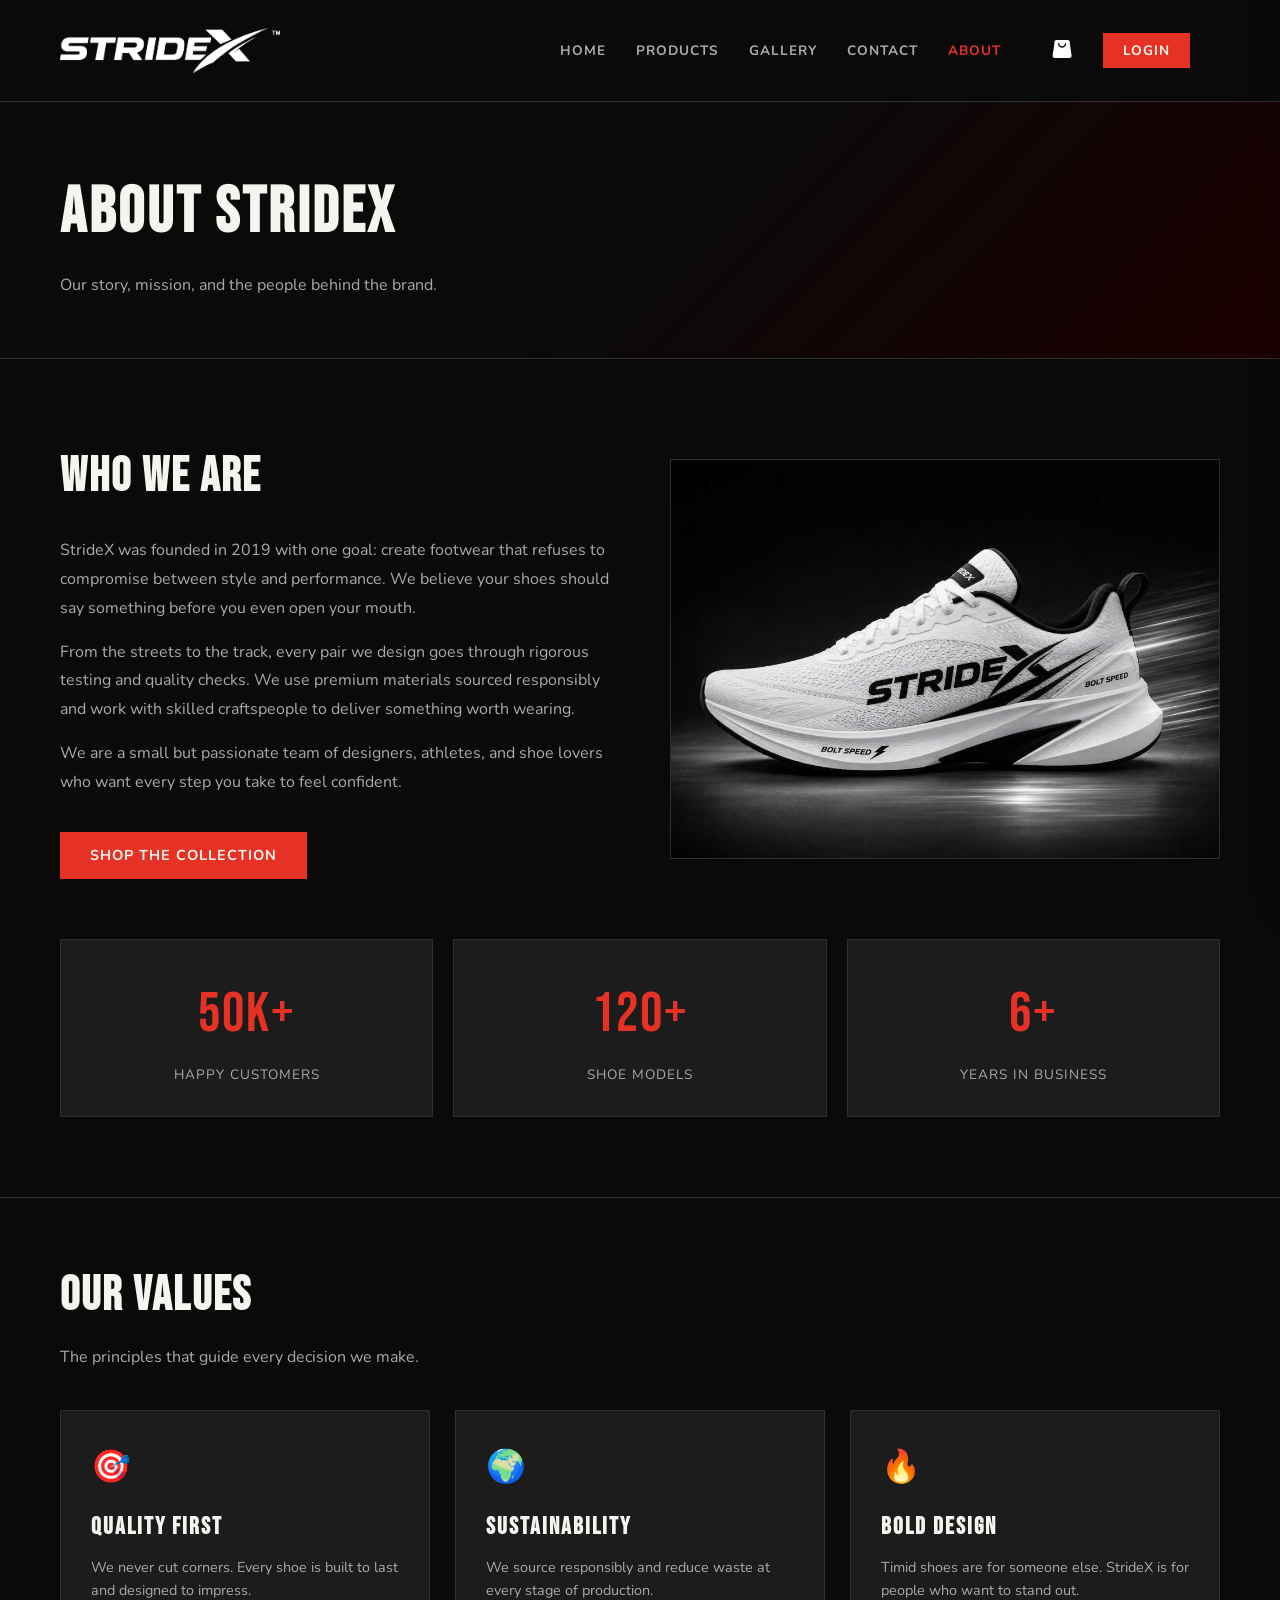
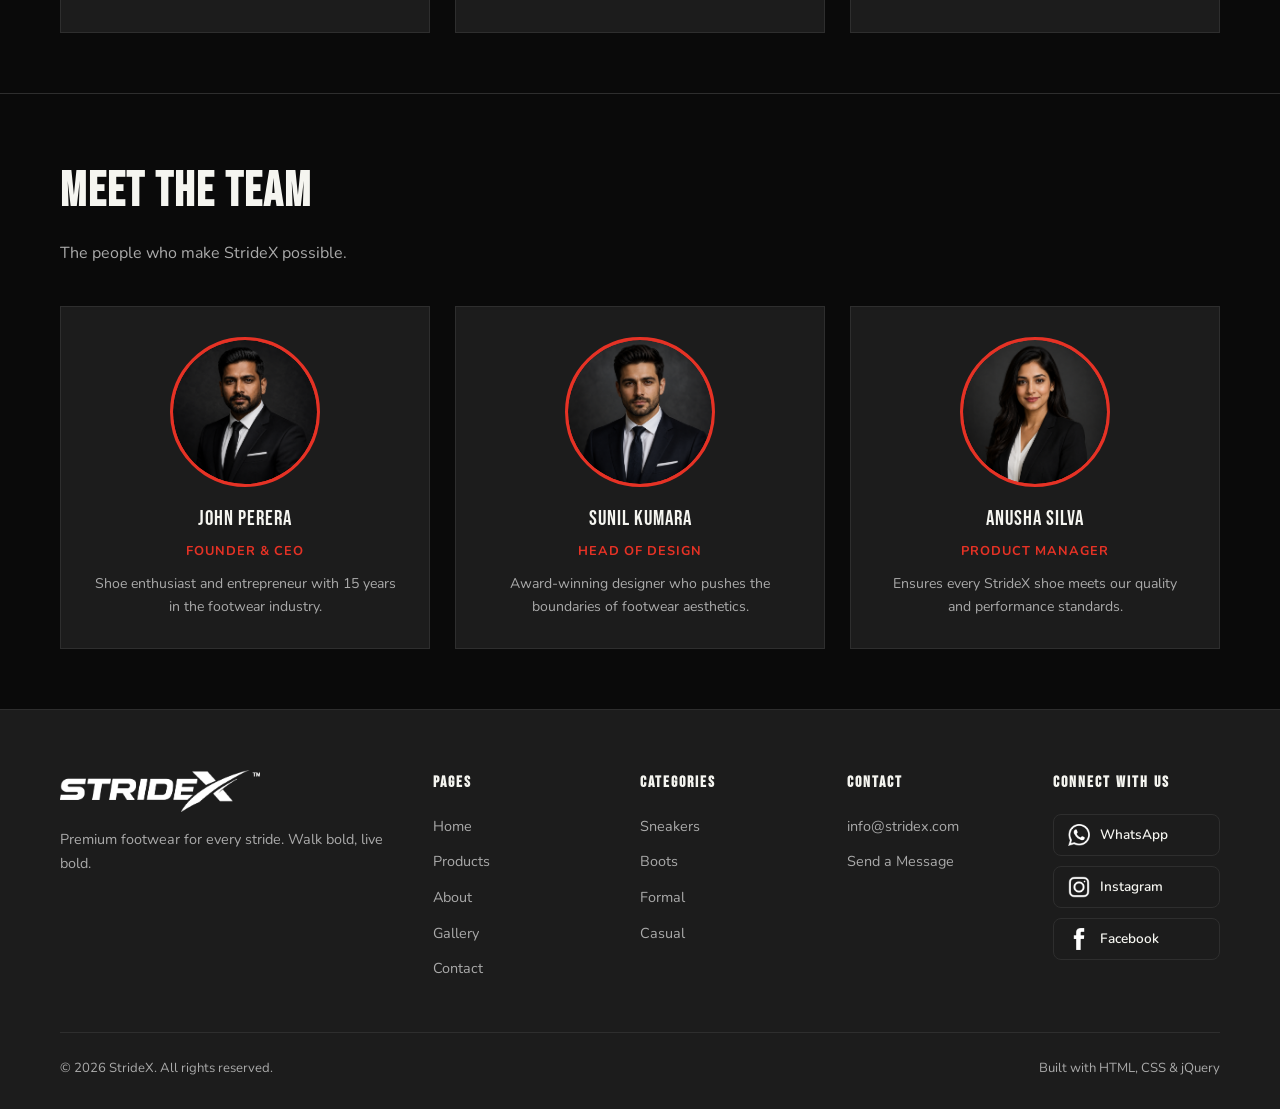
==== commit 73301eb9: "1" ====
--- a/about.html
+++ b/about.html
@@ -180,17 +180,17 @@
           </ul>
         </div>
         <div class="footer-social">
-          <h4>Follow Us</h4>
+          <h4>Connect with Us</h4>
           <div class="social-icons">
-            <a href="https://wa.me/94112345678" target="_blank" class="social-btn social-whatsapp" title="WhatsApp">
+            <a href="contact.html" class="social-btn social-whatsapp" title="WhatsApp">
               <img src="Images/Icons/wp.png" alt="WhatsApp" class="social-icon-img" />
               WhatsApp
             </a>
-            <a href="https://www.instagram.com/stridex" target="_blank" class="social-btn social-instagram" title="Instagram">
+            <a href="contact.html" class="social-btn social-instagram" title="Instagram">
               <img src="Images/Icons/insta.png" alt="Instagram" class="social-icon-img" />
               Instagram
             </a>
-            <a href="https://www.facebook.com/stridex" target="_blank" class="social-btn social-facebook" title="Facebook">
+            <a href="contact.html" class="social-btn social-facebook" title="Facebook">
               <img src="Images/Icons/fb.png" alt="Facebook" class="social-icon-img" />
               Facebook
             </a>
